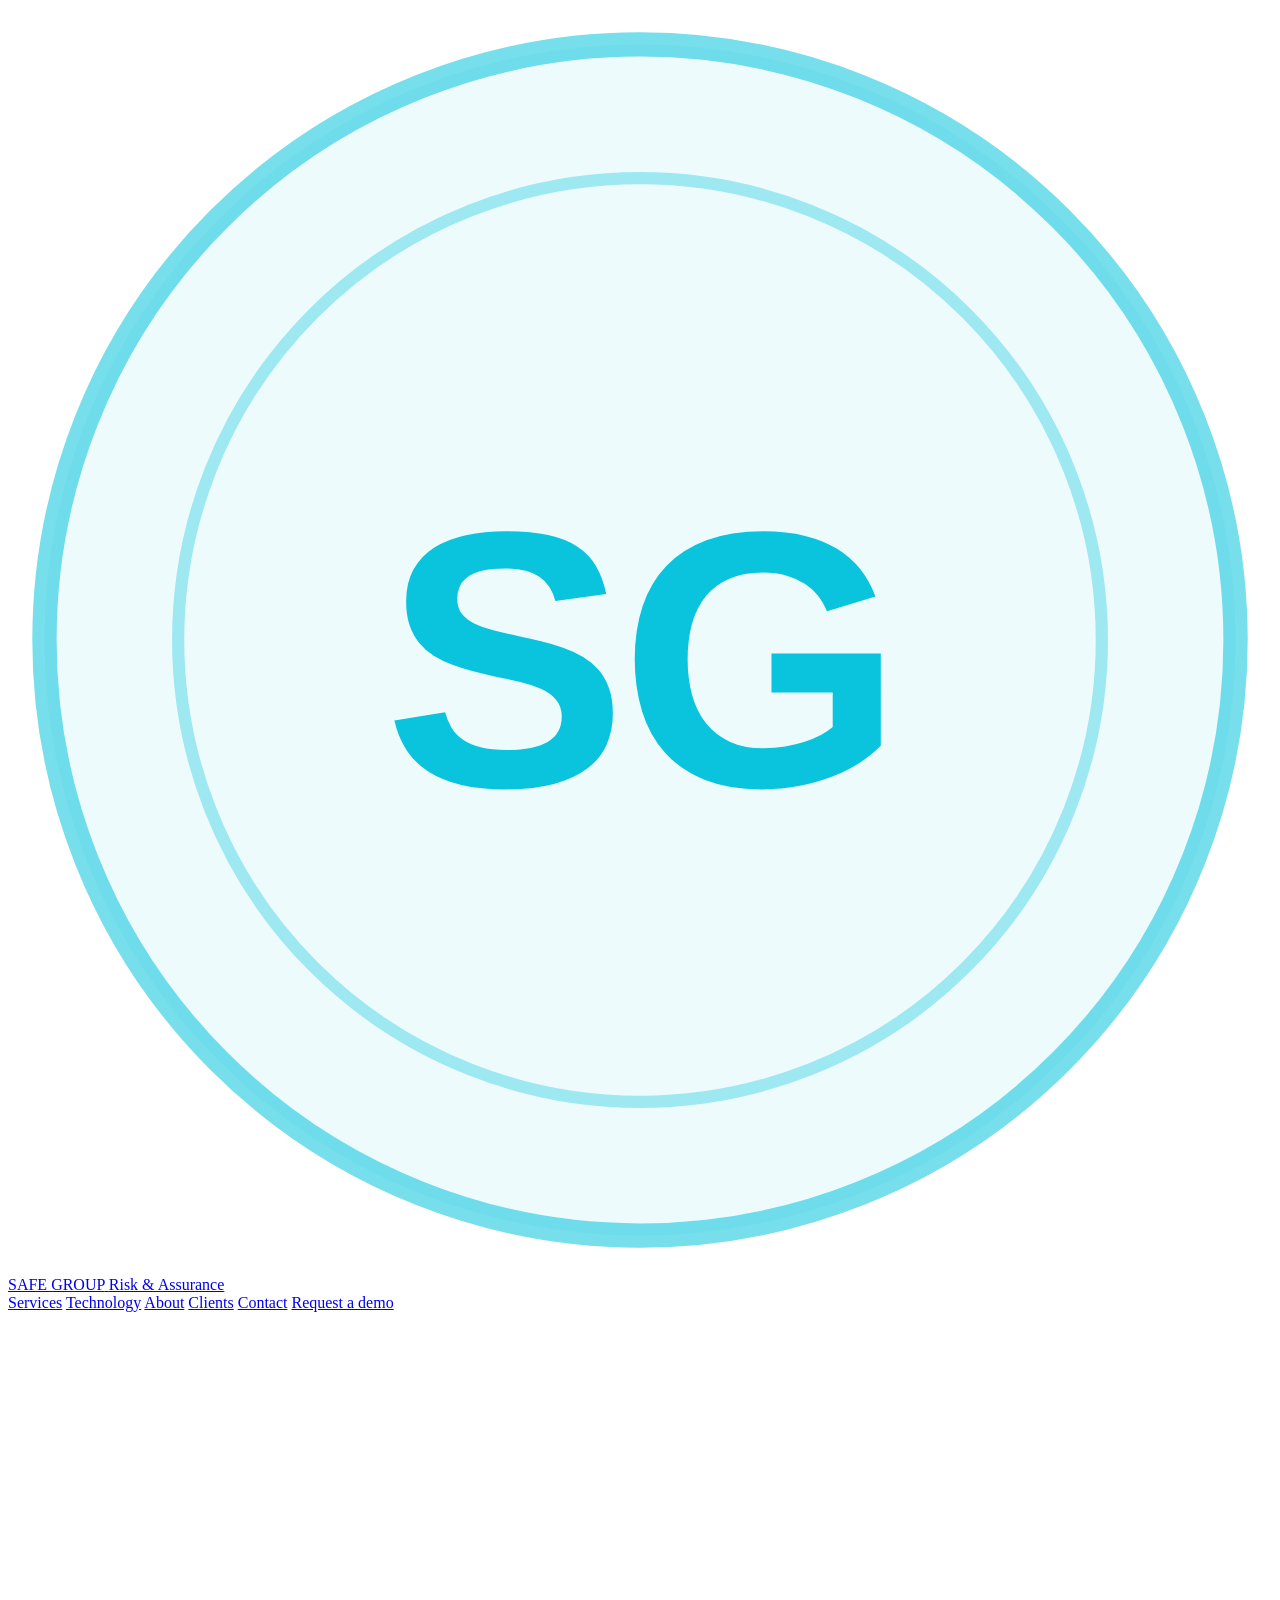
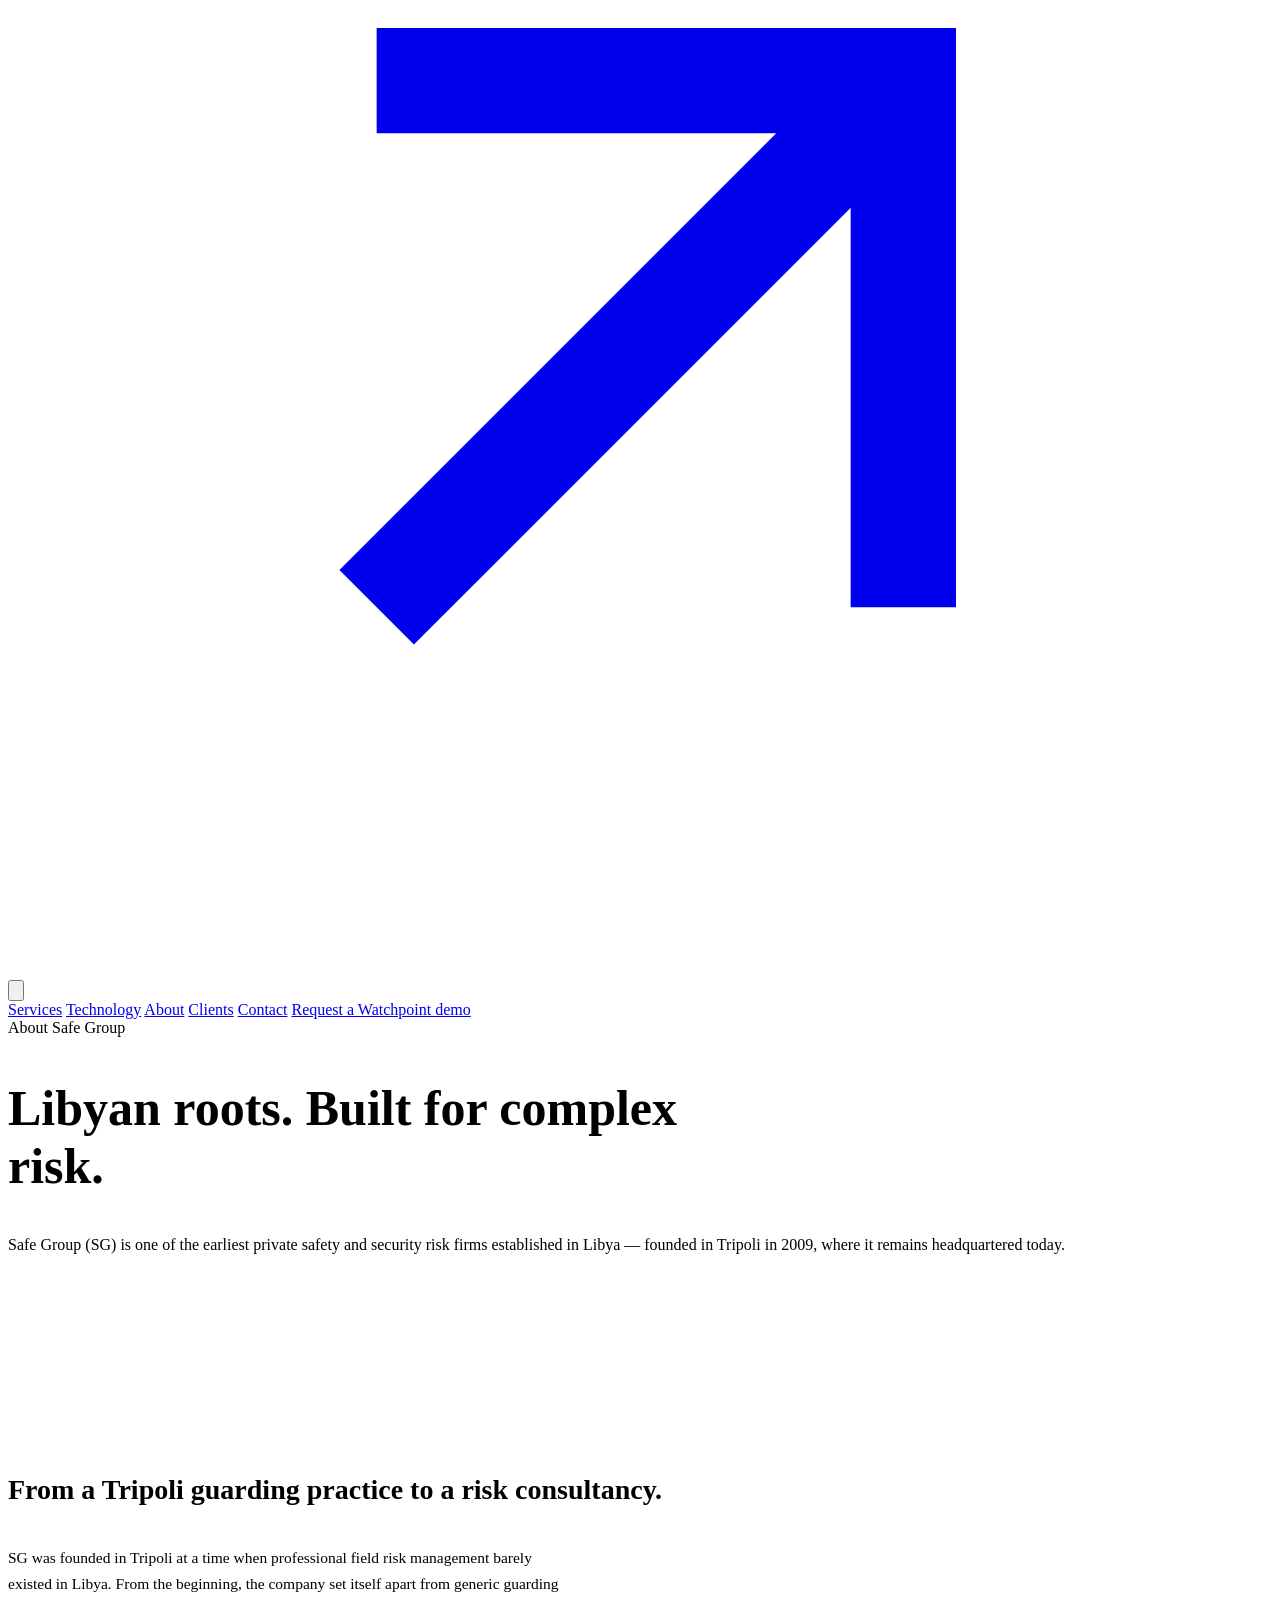
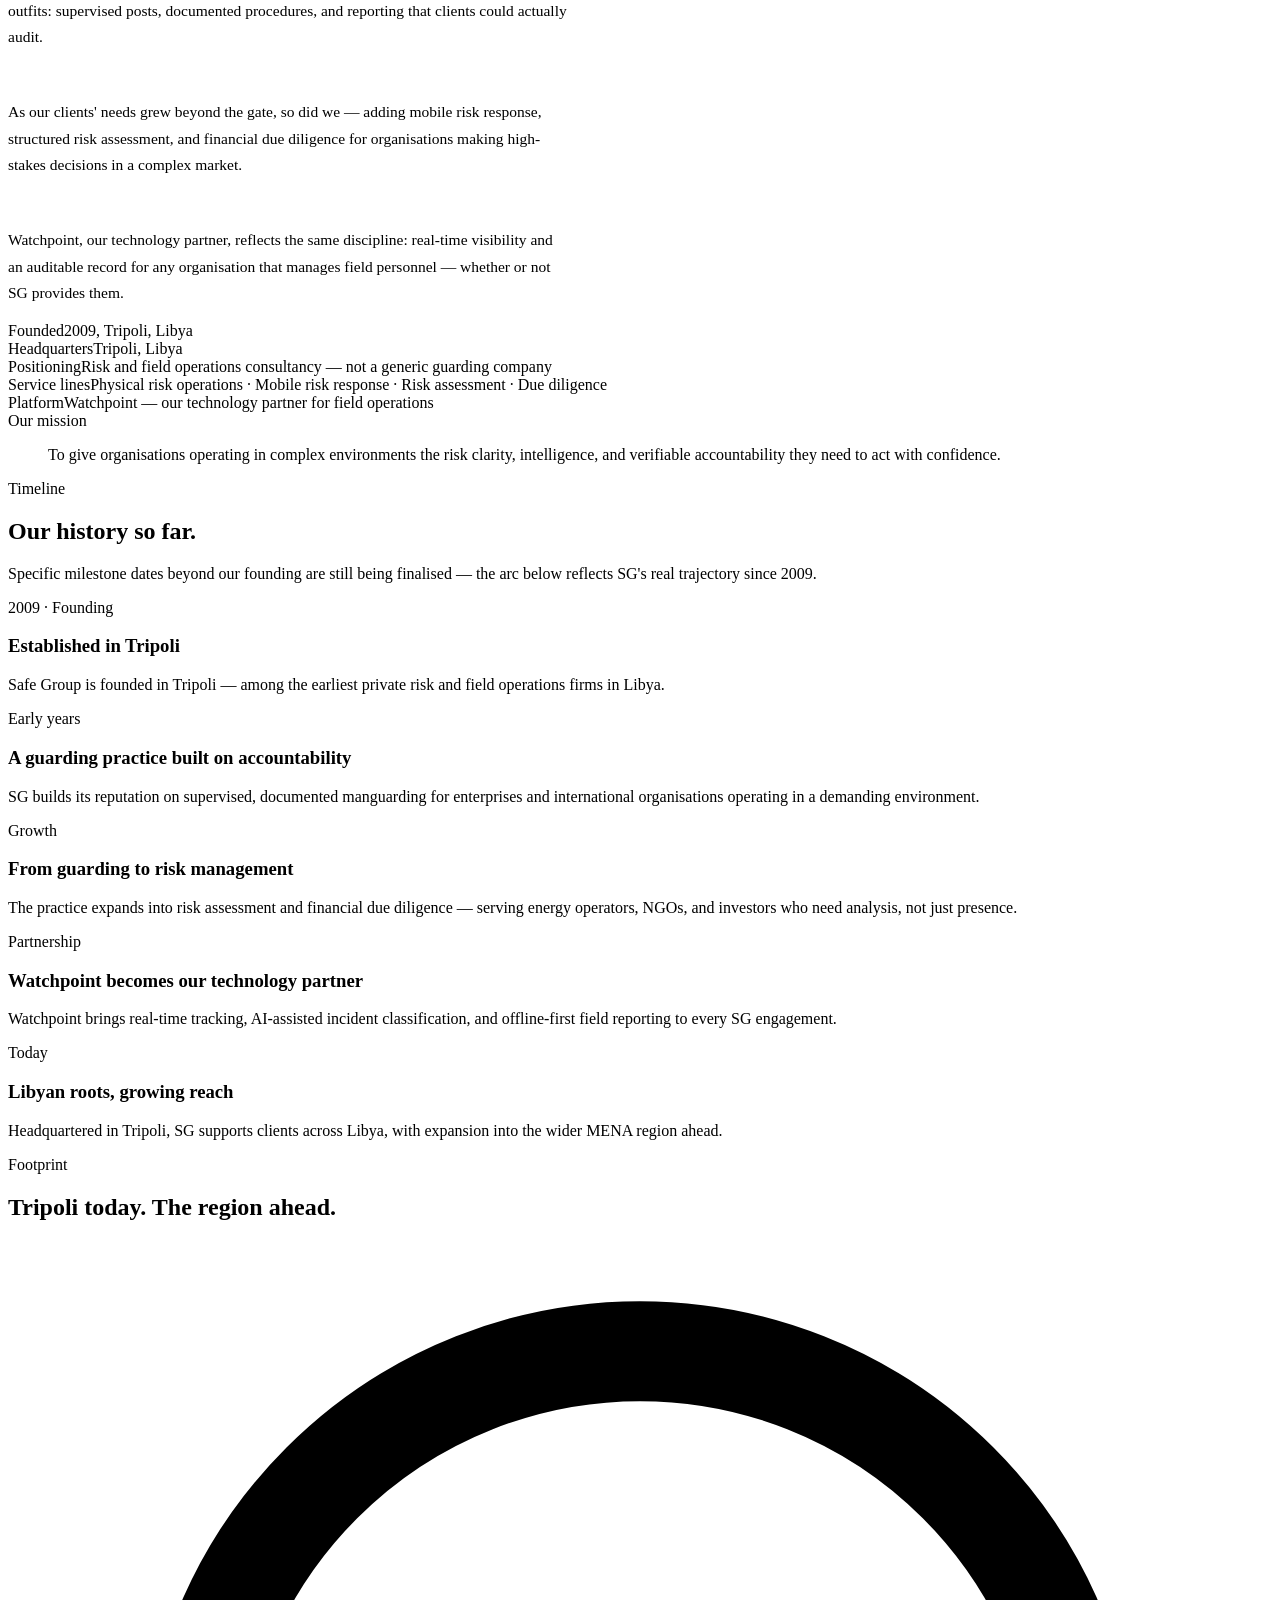
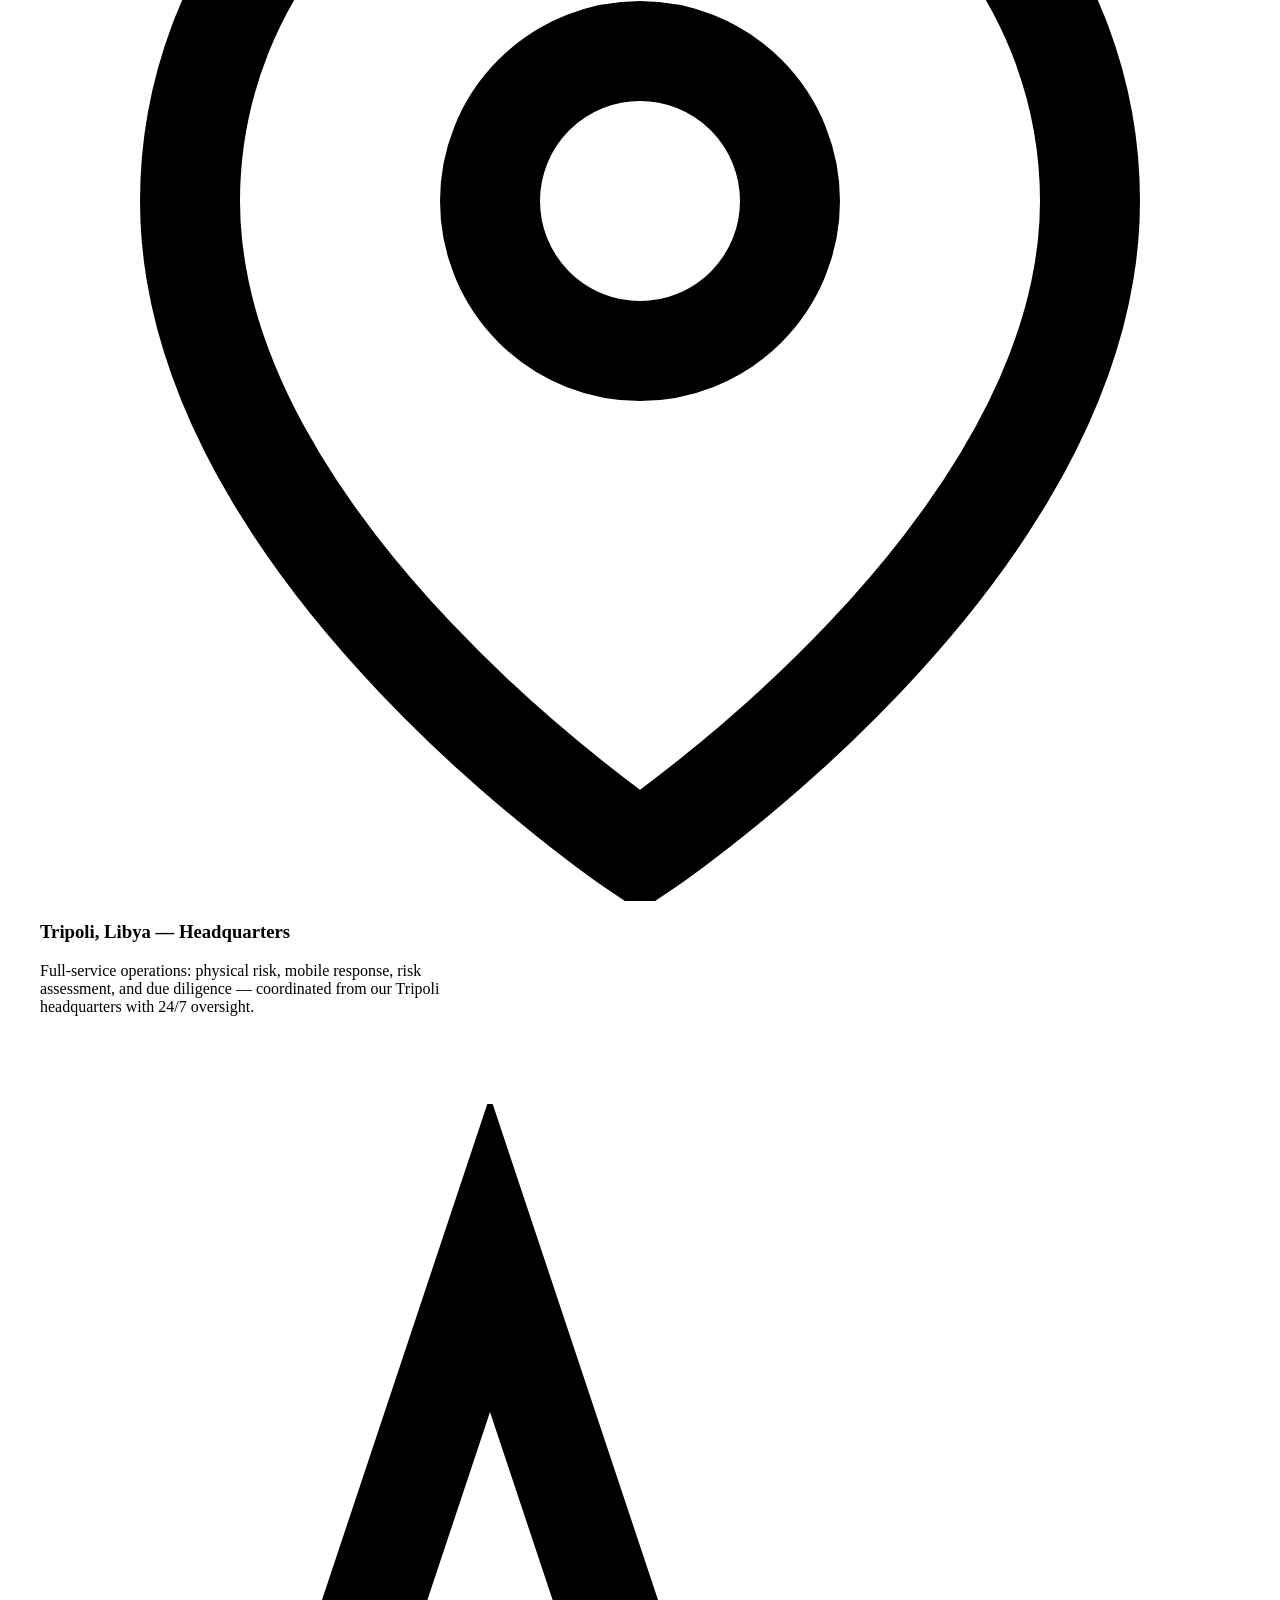
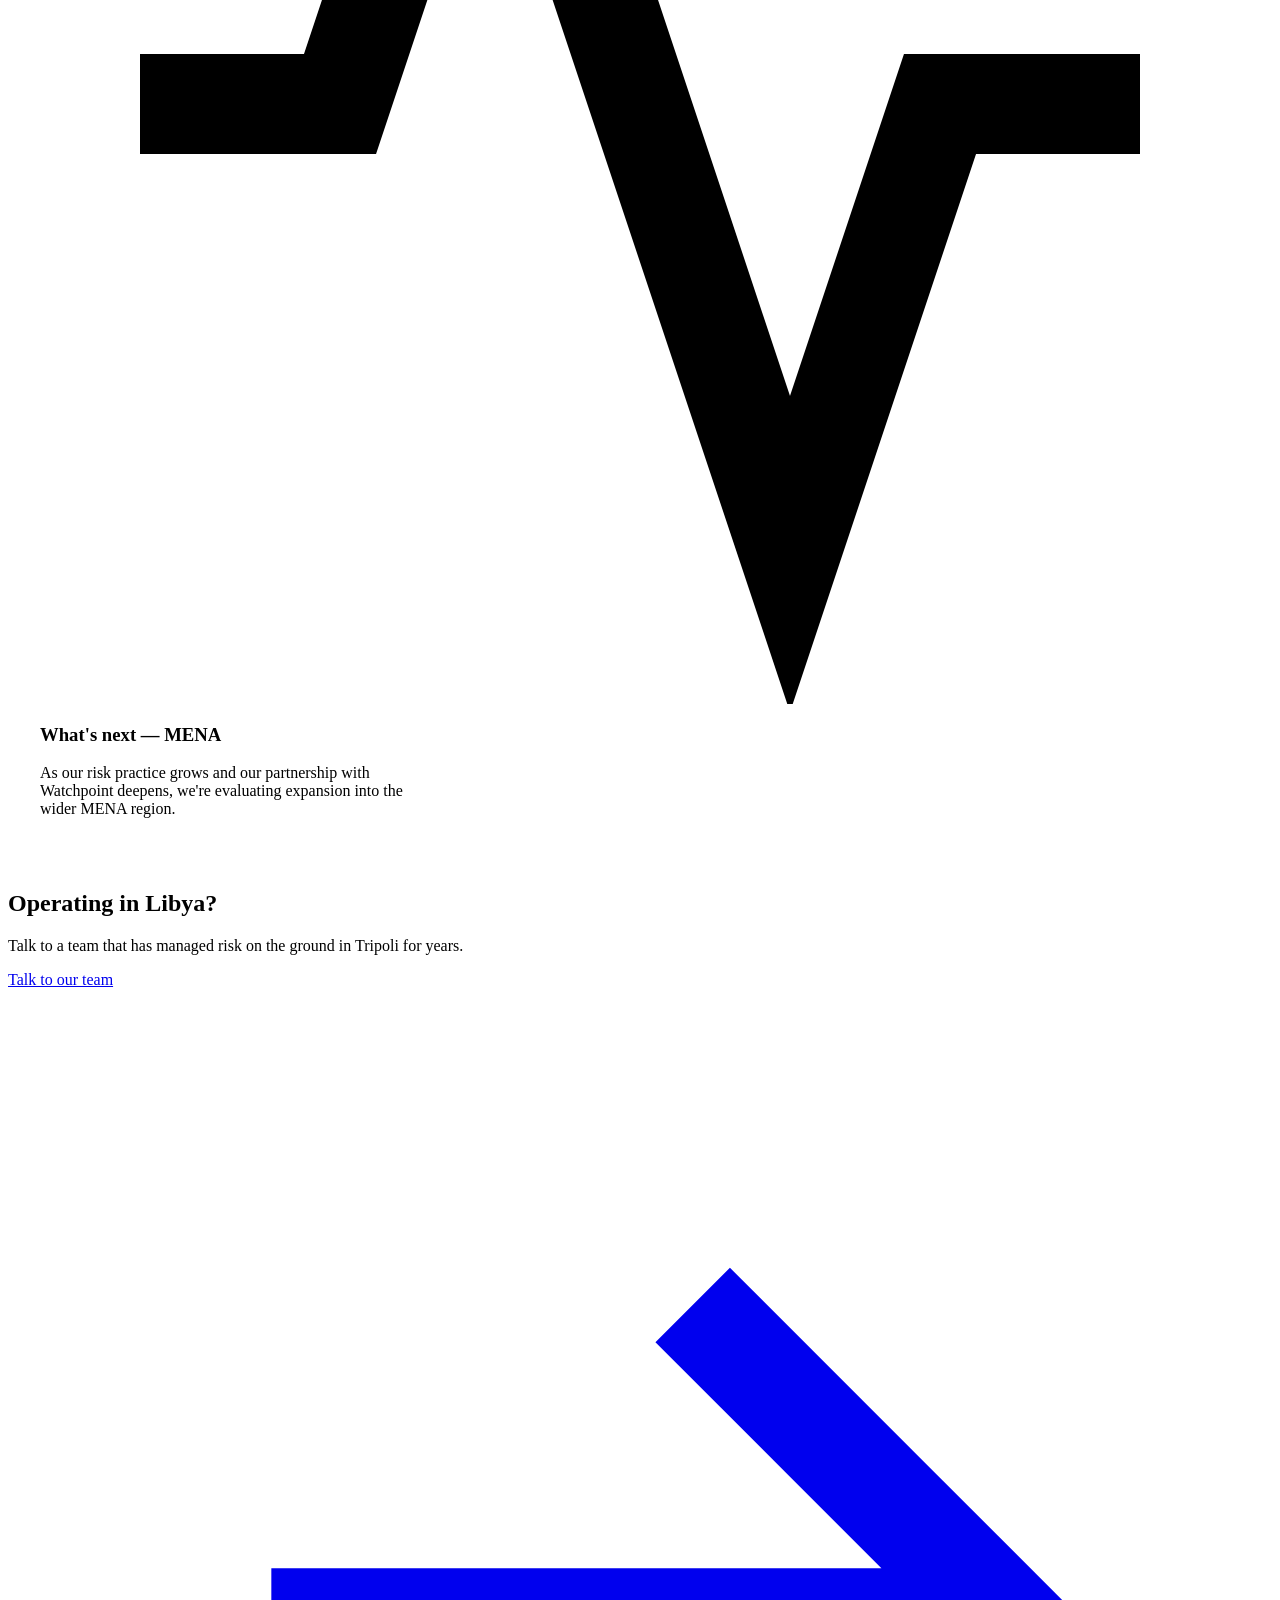
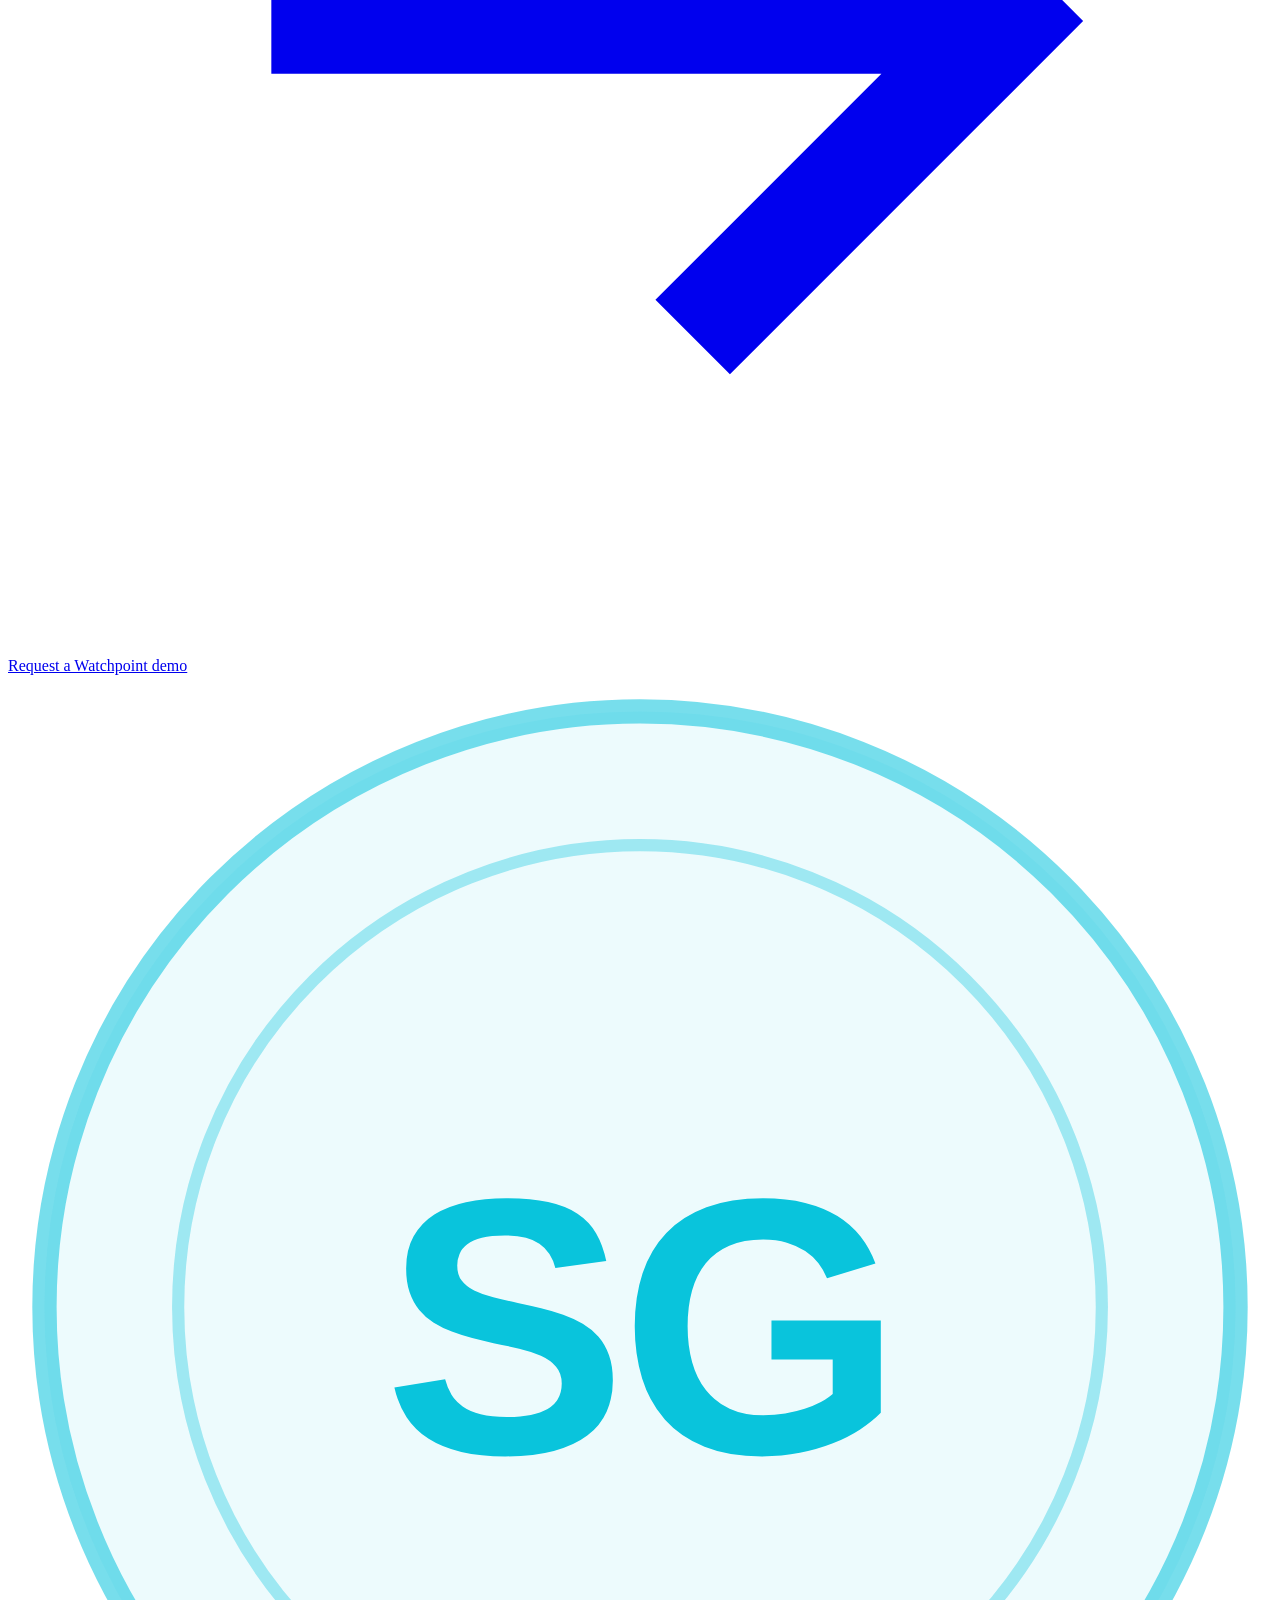
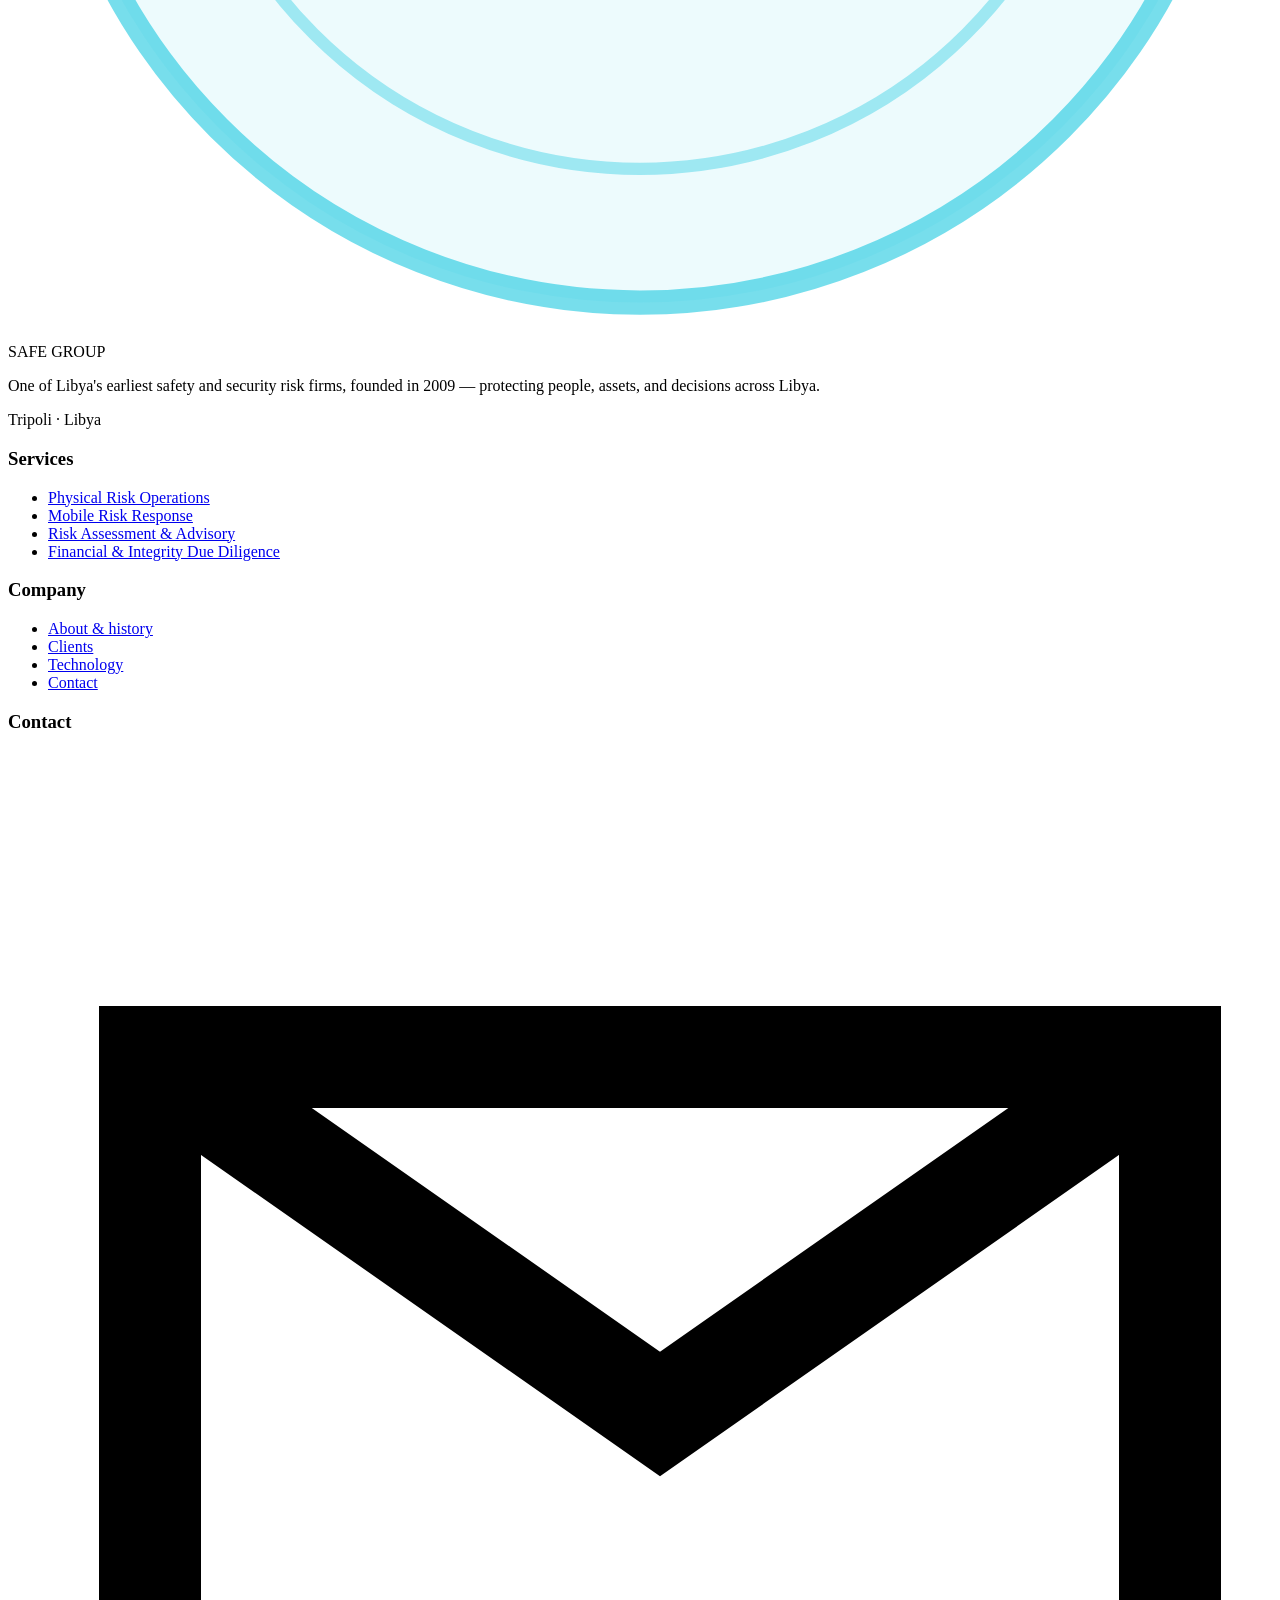
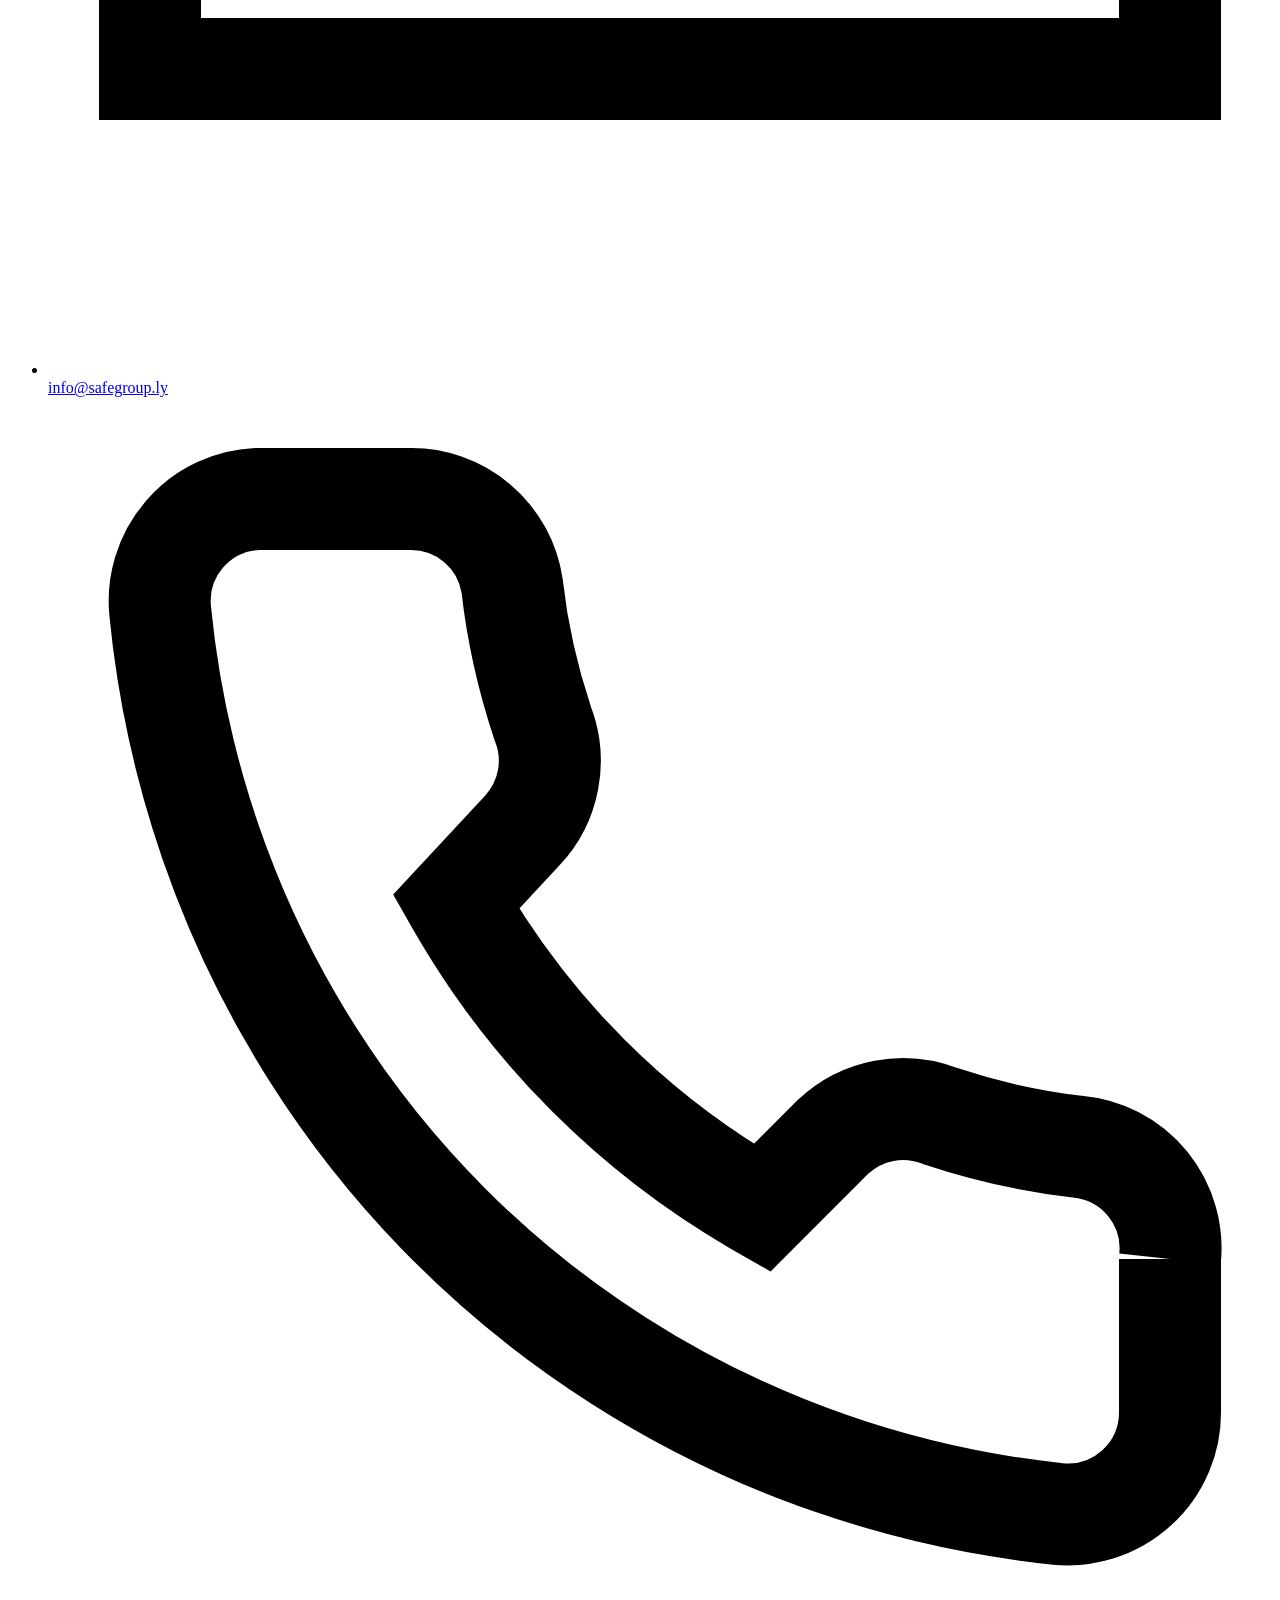
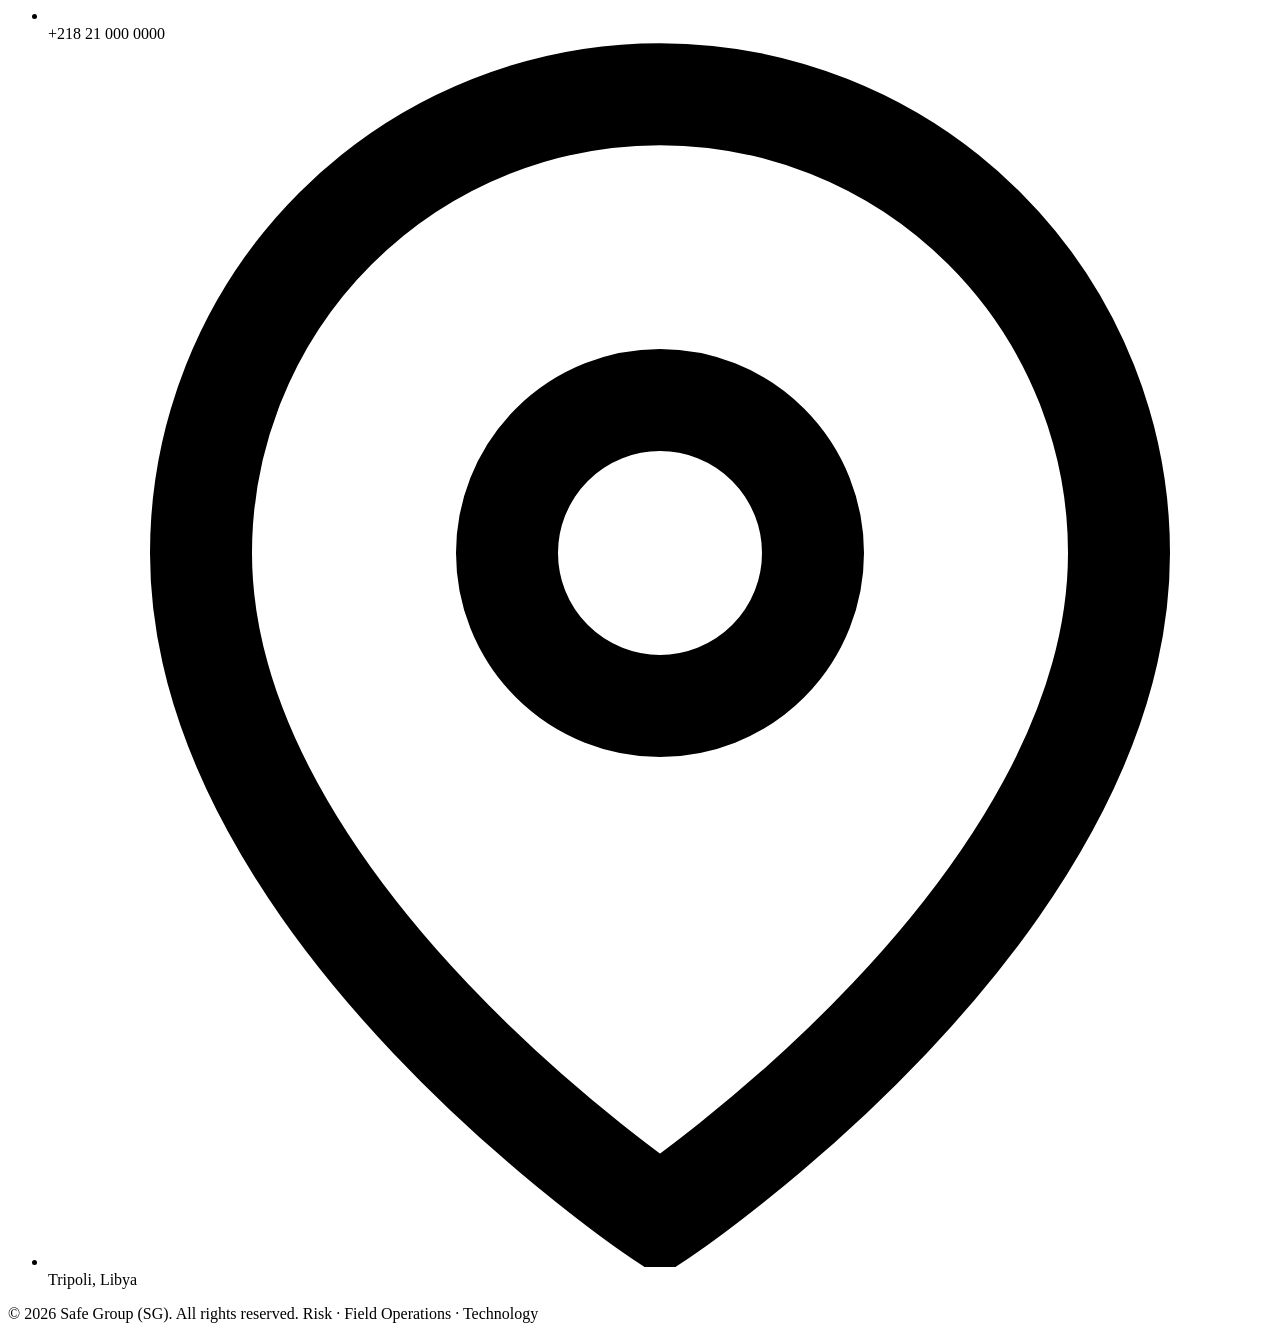
==== about.html @ 841b55f4 "Add files via upload" ====
<!DOCTYPE html>
<html lang="en">
<head>
<meta charset="UTF-8">
<meta name="viewport" content="width=device-width, initial-scale=1.0">
<title>About & History — Safety & Security Risk Firm in Libya Since 2009 | Safe Group</title>
<meta name="description" content="Safe Group's founding story, mission, and footprint — one of Libya's earliest safety and security risk firms, founded in Tripoli in 2009.">
<link rel="stylesheet" href="assets/styles.css">
</head>
<body>

<header class="site">
  <div class="barinner">
    <a href="index.html" class="brand" aria-label="Safe Group home">
      <svg class="brand-mark" viewBox="0 0 52 52" aria-hidden="true"><circle cx="26" cy="26" r="24.5" fill="none" stroke="#09C4DC" stroke-opacity="0.55" stroke-width="1"/><circle cx="26" cy="26" r="24.5" fill="#09C4DC" fill-opacity="0.07"/><circle cx="26" cy="26" r="19" fill="none" stroke="#09C4DC" stroke-opacity="0.35" stroke-width="0.5"/><text x="26" y="32" text-anchor="middle" font-family="Space Grotesk, sans-serif" font-size="15" font-weight="700" fill="#09C4DC" letter-spacing="-0.3">SG</text></svg>
      <span class="brand-text">
        <span class="name font-display">SAFE GROUP</span>
        <span class="sub">Risk &amp; Assurance</span>
      </span>
    </a>
    <nav class="primary" aria-label="Primary">
      <a href="services.html" class="navlink">Services</a>
      <a href="watchpoint.html" class="navlink">Technology</a>
      <a href="about.html" class="navlink">About</a>
      <a href="clients.html" class="navlink">Clients</a>
      <a href="contact.html" class="navlink">Contact</a>
      <a href="contact.html?topic=watchpoint" class="btn-demo-nav">Request a demo
        <svg class="icon-sm" viewBox="0 0 24 24" fill="none" stroke="currentColor" stroke-width="2"><path d="M7 17 17 7M7 7h10v10"/></svg>
      </a>
    </nav>
    <button class="nav-toggle" aria-label="Open menu" aria-expanded="false">
      <svg class="icon" viewBox="0 0 24 24" fill="none" stroke="currentColor" stroke-width="2"><line x1="3" y1="6" x2="21" y2="6"/><line x1="3" y1="12" x2="21" y2="12"/><line x1="3" y1="18" x2="21" y2="18"/></svg>
    </button>
  </div>
  <nav class="mobile-nav" aria-label="Mobile">
    <a href="services.html" class="navlink">Services</a>
    <a href="watchpoint.html" class="navlink">Technology</a>
    <a href="about.html" class="navlink">About</a>
    <a href="clients.html" class="navlink">Clients</a>
    <a href="contact.html" class="navlink">Contact</a>
    <a href="contact.html?topic=watchpoint" class="btn btn-primary btn-demo-nav">Request a Watchpoint demo</a>
  </nav>
</header>

<section class="hero" style="min-height:48vh;">
  <div class="geo-backdrop" aria-hidden="true">
    <div class="bg-geo-grid" style="position:absolute;inset:0;"></div>
    <div class="fade"></div>
  </div>
  <div class="wrap">
    <div class="reveal in">
      <span class="eyebrow-pill"><span class="pulse-dot"></span>About Safe Group</span>
      <h1 class="hero-h1 font-display" style="font-size:clamp(30px,4.6vw,50px); max-width:680px;">Libyan roots. Built for complex risk.</h1>
      <p class="hero-lede">Safe Group (SG) is one of the earliest private safety and security risk firms established in Libya — founded in Tripoli in 2009, where it remains headquartered today.</p>
    </div>
  </div>
</section>

<section class="section bordered">
  <div class="wrap">
    <div class="split wide-left">
      <div class="reveal">
        <h2 class="font-display std" style="font-size:clamp(22px,3vw,28px);">From a Tripoli guarding practice to a risk consultancy.</h2>
        <div style="margin-top:22px; display:flex; flex-direction:column; gap:18px; font-size:15.5px; line-height:1.7; color:var(--muted-foreground); max-width:560px;">
          <p>SG was founded in Tripoli at a time when professional field risk management barely existed in Libya. From the beginning, the company set itself apart from generic guarding outfits: supervised posts, documented procedures, and reporting that clients could actually audit.</p>
          <p>As our clients' needs grew beyond the gate, so did we — adding mobile risk response, structured risk assessment, and financial due diligence for organisations making high-stakes decisions in a complex market.</p>
          <p>Watchpoint, our technology partner, reflects the same discipline: real-time visibility and an auditable record for any organisation that manages field personnel — whether or not SG provides them.</p>
        </div>
      </div>
      <div class="reveal">
        <div class="fact-list">
          <div class="fact-row"><span class="k">Founded</span><span class="v">2009, Tripoli, Libya</span></div>
          <div class="fact-row"><span class="k">Headquarters</span><span class="v">Tripoli, Libya</span></div>
          <div class="fact-row"><span class="k">Positioning</span><span class="v">Risk and field operations consultancy — not a generic guarding company</span></div>
          <div class="fact-row"><span class="k">Service lines</span><span class="v">Physical risk operations · Mobile risk response · Risk assessment · Due diligence</span></div>
          <div class="fact-row"><span class="k">Platform</span><span class="v">Watchpoint — our technology partner for field operations</span></div>
        </div>
      </div>
    </div>
  </div>
</section>

<section class="mission section tinted" style="position:relative; overflow:hidden;">
  <div class="geo-backdrop dim" aria-hidden="true"><div class="bg-geo-grid" style="position:absolute;inset:0;"></div></div>
  <div class="wrap reveal" style="position:relative;">
    <span class="eyebrow">Our mission</span>
    <blockquote class="font-display">To give organisations operating in complex environments the risk clarity, intelligence, and verifiable accountability they need to act with confidence.</blockquote>
  </div>
</section>

<section class="section bordered">
  <div class="wrap">
    <div class="section-head reveal">
      <span class="eyebrow">Timeline</span>
      <h2 class="font-display">Our history so far.</h2>
      <p>Specific milestone dates beyond our founding are still being finalised — the arc below reflects SG's real trajectory since 2009.</p>
    </div>
    <div class="timeline">
      <div class="tl-item reveal">
        <span class="era">2009 · Founding</span>
        <h3 class="font-display">Established in Tripoli</h3>
        <p>Safe Group is founded in Tripoli — among the earliest private risk and field operations firms in Libya.</p>
      </div>
      <div class="tl-item reveal">
        <span class="era">Early years</span>
        <h3 class="font-display">A guarding practice built on accountability</h3>
        <p>SG builds its reputation on supervised, documented manguarding for enterprises and international organisations operating in a demanding environment.</p>
      </div>
      <div class="tl-item reveal">
        <span class="era">Growth</span>
        <h3 class="font-display">From guarding to risk management</h3>
        <p>The practice expands into risk assessment and financial due diligence — serving energy operators, NGOs, and investors who need analysis, not just presence.</p>
      </div>
      <div class="tl-item reveal">
        <span class="era">Partnership</span>
        <h3 class="font-display">Watchpoint becomes our technology partner</h3>
        <p>Watchpoint brings real-time tracking, AI-assisted incident classification, and offline-first field reporting to every SG engagement.</p>
      </div>
      <div class="tl-item reveal">
        <span class="era">Today</span>
        <h3 class="font-display">Libyan roots, growing reach</h3>
        <p>Headquartered in Tripoli, SG supports clients across Libya, with expansion into the wider MENA region ahead.</p>
      </div>
    </div>
  </div>
</section>

<section class="section tinted">
  <div class="wrap">
    <div class="section-head reveal">
      <span class="eyebrow">Footprint</span>
      <h2 class="font-display">Tripoli today. The region ahead.</h2>
    </div>
    <div class="card-grid" style="margin-top:44px; grid-template-columns: 1fr 1fr;">
      <div class="card-cell reveal" style="position:relative; overflow:hidden; padding:36px 32px;">
        <div class="bg-geo-grid" style="position:absolute; inset:0; opacity:.6;"></div>
        <div style="position:relative;">
          <svg class="icon" viewBox="0 0 24 24" fill="none" stroke="currentColor" stroke-width="2" style="color:var(--primary);"><path d="M21 10c0 7-9 13-9 13s-9-6-9-13a9 9 0 0 1 18 0z"/><circle cx="12" cy="10" r="3"/></svg>
          <h3 class="font-display" style="margin-top:16px;">Tripoli, Libya — Headquarters</h3>
          <p style="margin-top:12px; max-width:400px;">Full-service operations: physical risk, mobile response, risk assessment, and due diligence — coordinated from our Tripoli headquarters with 24/7 oversight.</p>
        </div>
      </div>
      <div class="card-cell reveal" style="position:relative; overflow:hidden; padding:36px 32px;">
        <div class="bg-geo-grid" style="position:absolute; inset:0; opacity:.6;"></div>
        <div style="position:relative;">
          <svg class="icon" viewBox="0 0 24 24" fill="none" stroke="currentColor" stroke-width="2" style="color:var(--primary);"><path d="M22 12h-4l-3 9L9 3l-3 9H2"/></svg>
          <h3 class="font-display" style="margin-top:16px;">What's next — MENA</h3>
          <p style="margin-top:12px; max-width:400px;">As our risk practice grows and our partnership with Watchpoint deepens, we're evaluating expansion into the wider MENA region.</p>
        </div>
      </div>
    </div>
  </div>
</section>

<section class="cta-band">
  <div class="geo-backdrop dim" aria-hidden="true"><div class="bg-geo-grid" style="position:absolute;inset:0;"></div></div>
  <div class="wrap reveal">
    <h2 class="font-display">Operating in Libya?</h2>
    <p>Talk to a team that has managed risk on the ground in Tripoli for years.</p>
    <div class="hero-actions">
      <a href="contact.html?topic=risk" class="btn btn-primary">Talk to our team
        <svg class="icon-sm" viewBox="0 0 24 24" fill="none" stroke="currentColor" stroke-width="2"><path d="M5 12h14M13 6l6 6-6 6"/></svg>
      </a>
      <a href="contact.html?topic=watchpoint" class="btn btn-outline">Request a Watchpoint demo</a>
    </div>
  </div>
</section>

<footer class="site">
  <div class="wrap footer-top">
    <div>
      <div class="footer-brand">
        <svg class="brand-mark" viewBox="0 0 52 52" aria-hidden="true"><circle cx="26" cy="26" r="24.5" fill="none" stroke="#09C4DC" stroke-opacity="0.55" stroke-width="1"/><circle cx="26" cy="26" r="24.5" fill="#09C4DC" fill-opacity="0.07"/><circle cx="26" cy="26" r="19" fill="none" stroke="#09C4DC" stroke-opacity="0.35" stroke-width="0.5"/><text x="26" y="32" text-anchor="middle" font-family="Space Grotesk, sans-serif" font-size="15" font-weight="700" fill="#09C4DC" letter-spacing="-0.3">SG</text></svg>
        <span class="name font-display">SAFE GROUP</span>
      </div>
      <p class="footer-about">One of Libya's earliest safety and security risk firms, founded in 2009 — protecting people, assets, and decisions across Libya.</p>
      <div class="footer-tags"><span>Tripoli · Libya</span></div>
    </div>
    <div class="footer-col">
      <h3>Services</h3>
      <ul>
        <li><a href="services.html#physical-risk">Physical Risk Operations</a></li>
        <li><a href="services.html#mobile-risk">Mobile Risk Response</a></li>
        <li><a href="services.html#risk-assessment">Risk Assessment &amp; Advisory</a></li>
        <li><a href="services.html#due-diligence">Financial &amp; Integrity Due Diligence</a></li>
      </ul>
    </div>
    <div class="footer-col">
      <h3>Company</h3>
      <ul>
        <li><a href="about.html">About &amp; history</a></li>
        <li><a href="clients.html">Clients</a></li>
        <li><a href="watchpoint.html">Technology</a></li>
        <li><a href="contact.html">Contact</a></li>
      </ul>
    </div>
    <div class="footer-col">
      <h3>Contact</h3>
      <ul>
        <li class="fitem"><svg class="icon-sm" viewBox="0 0 24 24" fill="none" stroke="currentColor" stroke-width="2"><path d="M22 6 12 13 2 6"/><path d="M2 6h20v12H2z"/></svg><a href="mailto:info@safegroup.ly">info@safegroup.ly</a></li>
        <li class="fitem"><svg class="icon-sm" viewBox="0 0 24 24" fill="none" stroke="currentColor" stroke-width="2"><path d="M22 16.9v3a2 2 0 0 1-2.2 2 19.8 19.8 0 0 1-8.6-3 19.5 19.5 0 0 1-6-6 19.8 19.8 0 0 1-3-8.7A2 2 0 0 1 4.1 2h3a2 2 0 0 1 2 1.7c.1.9.3 1.8.6 2.7a2 2 0 0 1-.4 2.1L8 9.9a16 16 0 0 0 6 6l1.4-1.4a2 2 0 0 1 2.1-.4c.9.3 1.8.5 2.7.6a2 2 0 0 1 1.8 2.2z"/></svg><span>+218 21 000 0000</span></li>
        <li class="fitem"><svg class="icon-sm" viewBox="0 0 24 24" fill="none" stroke="currentColor" stroke-width="2"><path d="M21 10c0 7-9 13-9 13s-9-6-9-13a9 9 0 0 1 18 0z"/><circle cx="12" cy="10" r="3"/></svg><span>Tripoli, Libya</span></li>
      </ul>
    </div>
  </div>
  <div class="wrap footer-bottom">
    <span>© 2026 Safe Group (SG). All rights reserved.</span>
    <span class="tag">Risk · Field Operations · Technology</span>
  </div>
</footer>

<script src="assets/main.js"></script>
<script>
  document.querySelectorAll('a.navlink').forEach((a) => {
    if (a.getAttribute('href') === 'about.html') a.classList.add('active');
  });
</script>
</body>
</html>
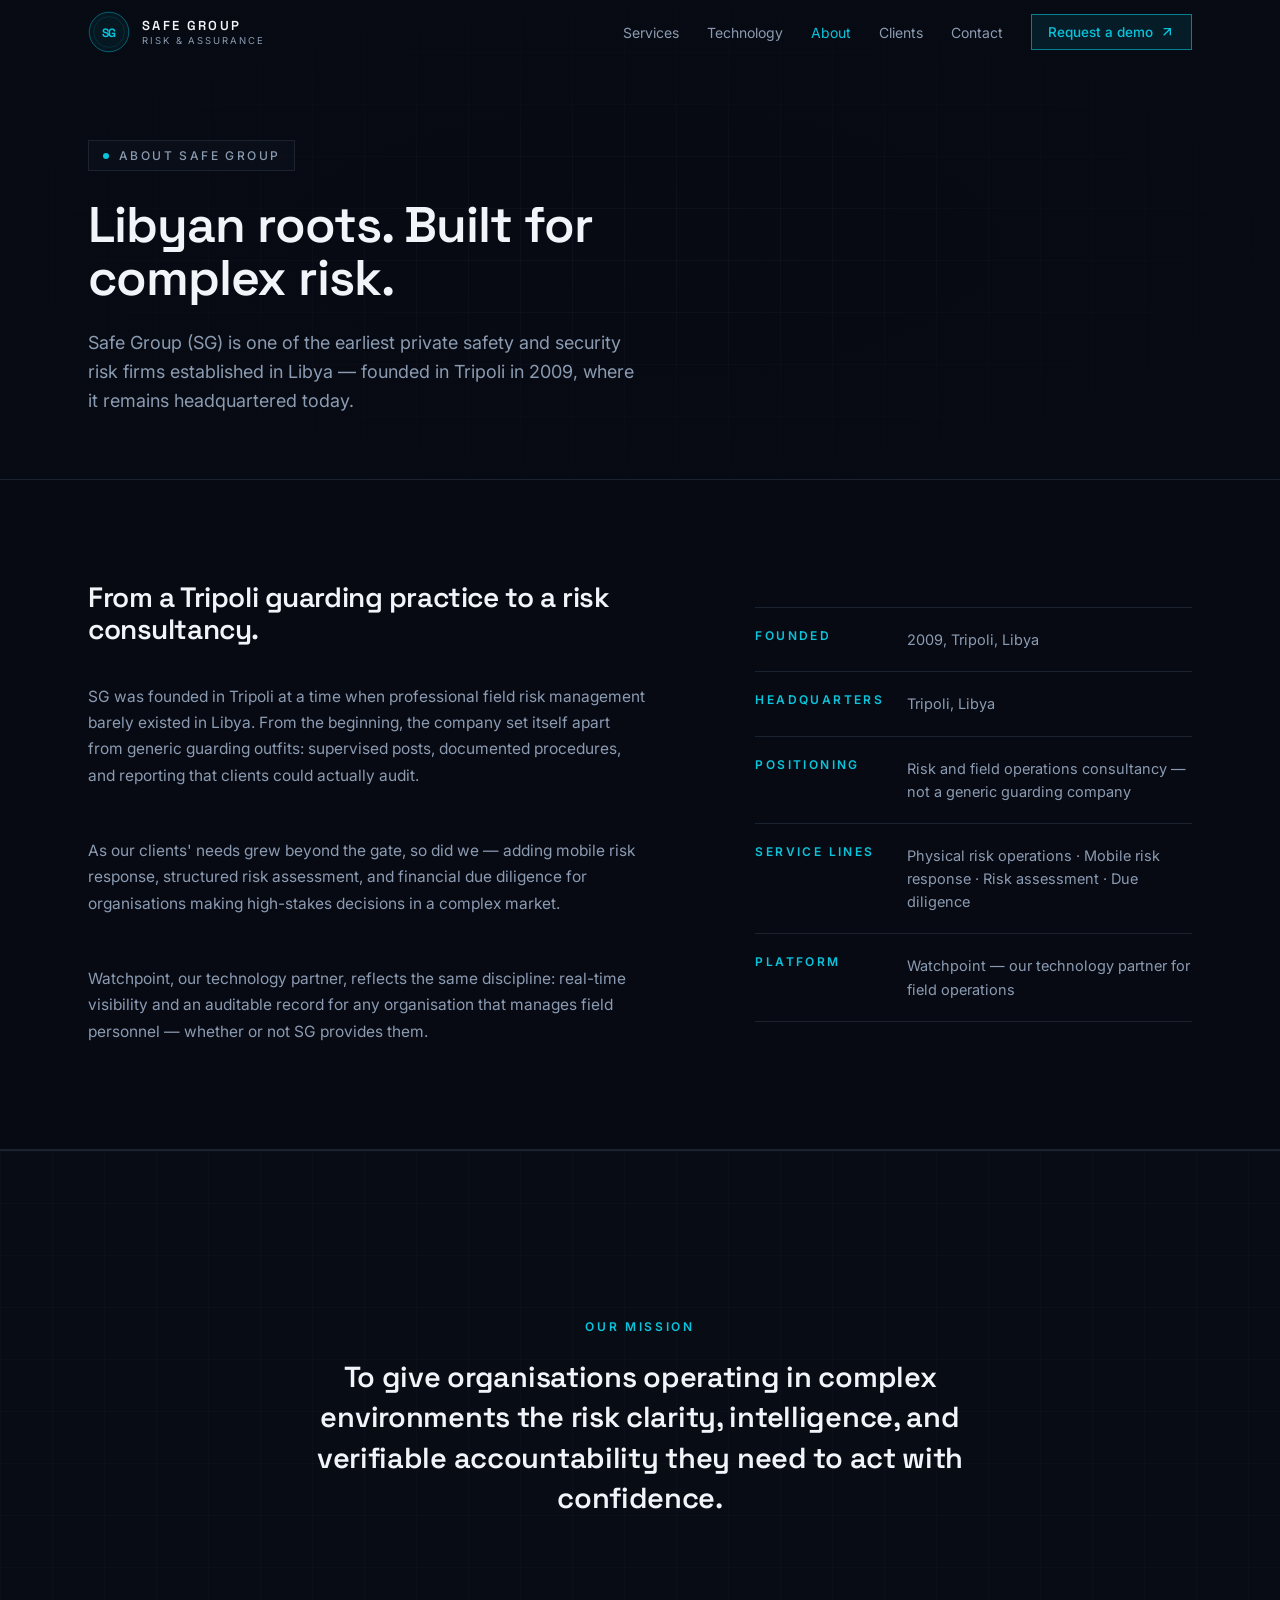
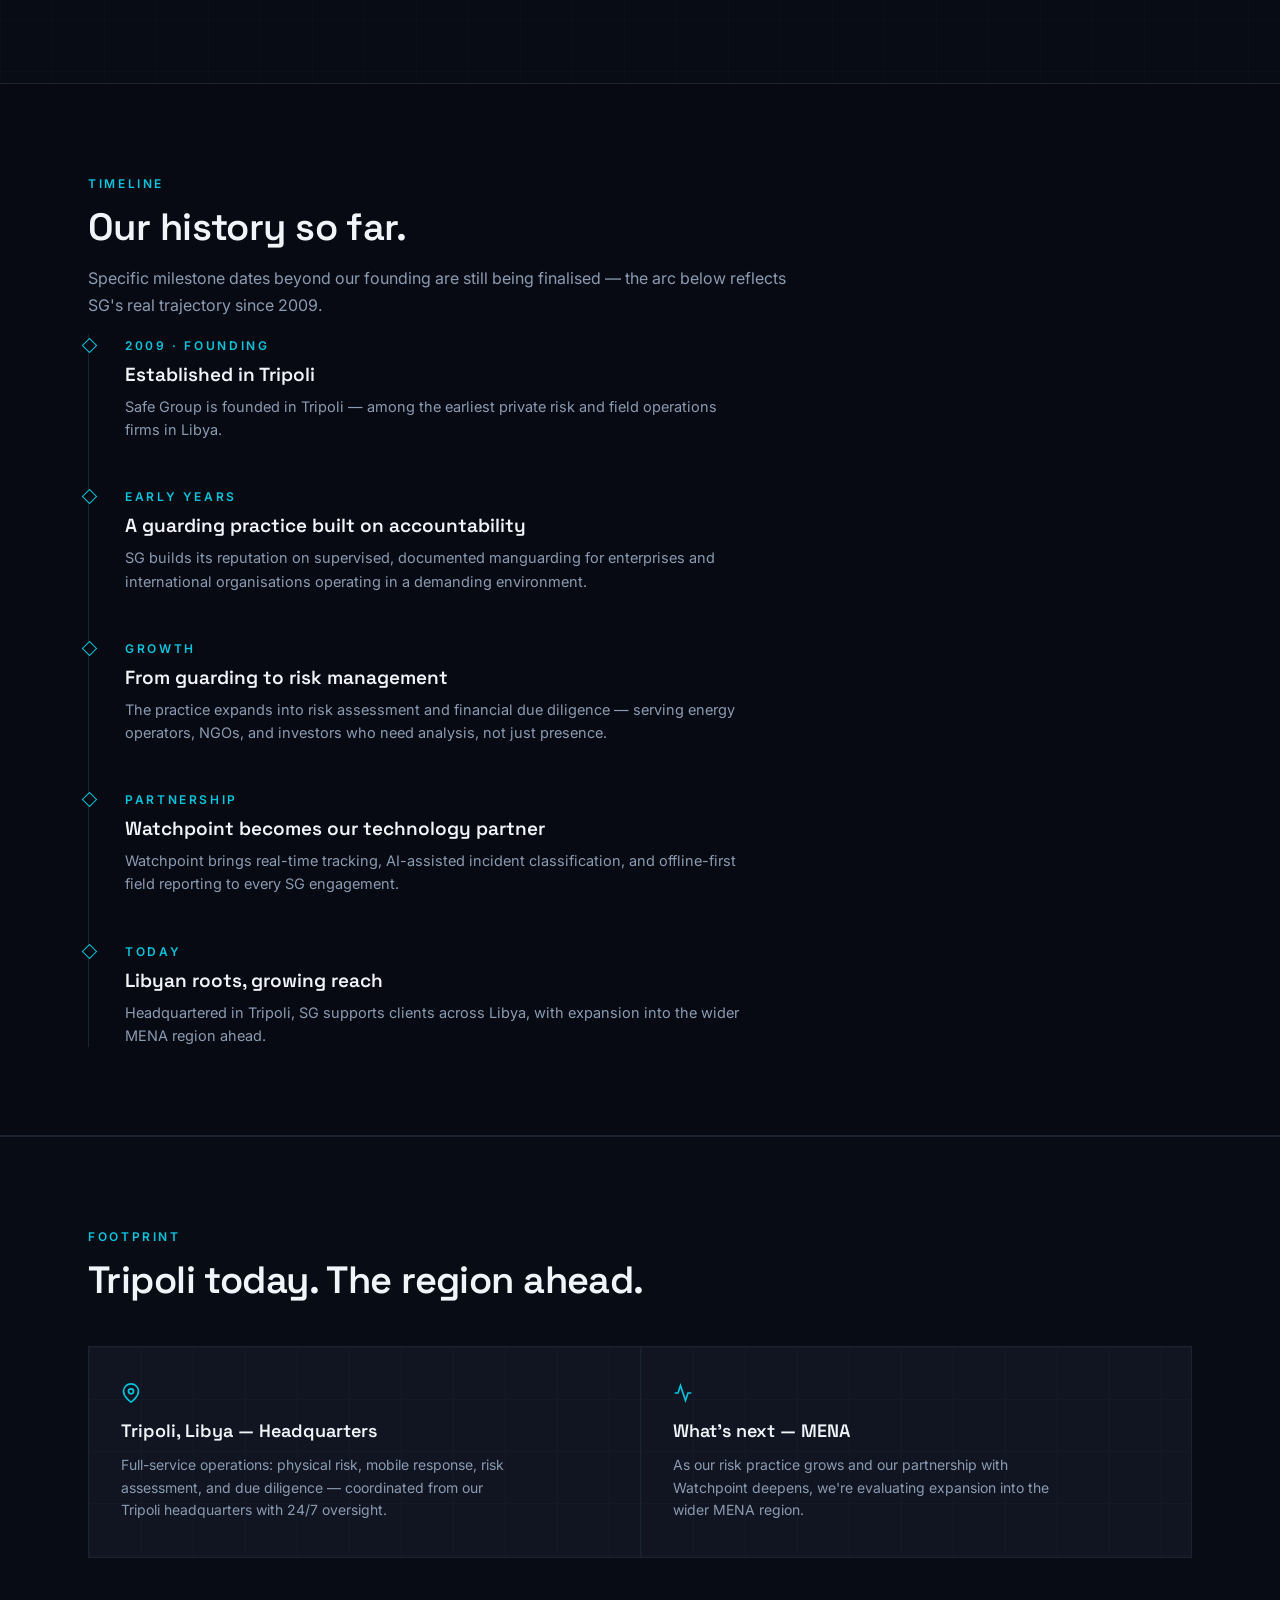
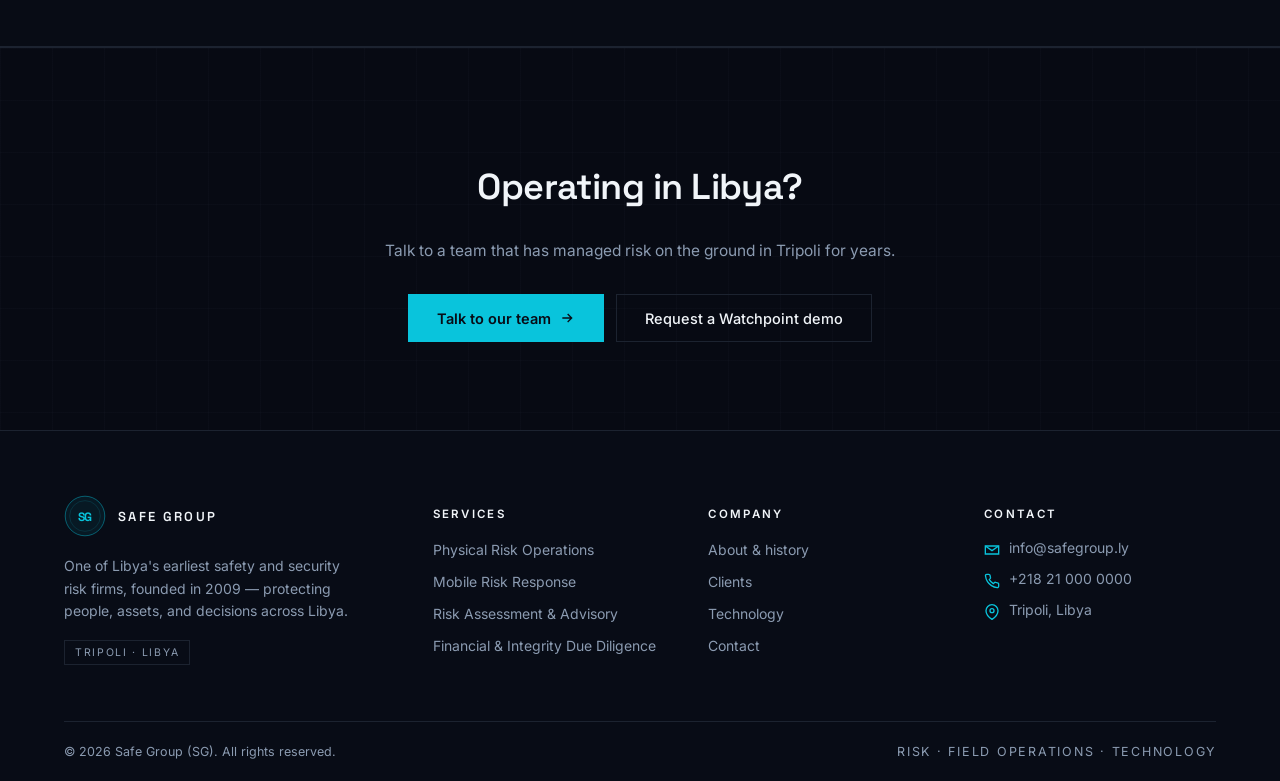
==== commit 600b4c92: "Add files via upload" ====
--- a/about.html
+++ b/about.html
@@ -5,7 +5,7 @@
 <meta name="viewport" content="width=device-width, initial-scale=1.0">
 <title>About & History — Safety & Security Risk Firm in Libya Since 2009 | Safe Group</title>
 <meta name="description" content="Safe Group's founding story, mission, and footprint — one of Libya's earliest safety and security risk firms, founded in Tripoli in 2009.">
-<link rel="stylesheet" href="assets/styles.css">
+<link rel="stylesheet" href="styles.css">
 </head>
 <body>
 
@@ -209,7 +209,7 @@
   </div>
 </footer>
 
-<script src="assets/main.js"></script>
+<script src="main.js"></script>
 <script>
   document.querySelectorAll('a.navlink').forEach((a) => {
     if (a.getAttribute('href') === 'about.html') a.classList.add('active');
--- a/styles.css
+++ b/styles.css
@@ -0,0 +1,443 @@
+@import url('https://fonts.googleapis.com/css2?family=Inter:wght@400;500;600;700&family=Space+Grotesk:wght@400;500;600;700&display=swap');
+
+:root {
+  --background: hsl(222 47% 5%);
+  --foreground: hsl(210 40% 96%);
+  --card: hsl(221 39% 8%);
+  --primary: hsl(187 92% 45%);
+  --primary-foreground: hsl(222 47% 6%);
+  --muted-foreground: hsl(215 20% 62%);
+  --border: hsl(220 26% 15%);
+  --input: hsl(220 26% 18%);
+  --destructive: hsl(0 72% 51%);
+  --max: 1152px;
+}
+
+* { box-sizing: border-box; }
+html { scroll-behavior: smooth; }
+
+body {
+  margin: 0;
+  font-family: 'Inter', ui-sans-serif, system-ui, sans-serif;
+  background-color: var(--background);
+  color: var(--foreground);
+  -webkit-font-smoothing: antialiased;
+  overflow-x: clip;
+}
+
+a { color: inherit; text-decoration: none; }
+ul { list-style: none; margin: 0; padding: 0; }
+button { font: inherit; cursor: pointer; }
+
+.font-display { font-family: 'Space Grotesk', 'Inter', sans-serif; }
+
+img, svg { display: block; max-width: 100%; }
+
+.wrap {
+  max-width: var(--max);
+  margin: 0 auto;
+  padding: 0 24px;
+}
+
+/* ---------------- geo grid + backdrop ---------------- */
+.bg-geo-grid {
+  background-image:
+    linear-gradient(to right, hsl(217 30% 65% / 0.055) 1px, transparent 1px),
+    linear-gradient(to bottom, hsl(217 30% 65% / 0.055) 1px, transparent 1px);
+  background-size: 52px 52px;
+}
+
+.geo-route { stroke-dasharray: 7 11; animation: sg-geo-dash 36s linear infinite; }
+.geo-route-slow { stroke-dasharray: 4 14; animation: sg-geo-dash 55s linear infinite reverse; }
+@keyframes sg-geo-dash { to { stroke-dashoffset: -720; } }
+
+.geo-node-dot { animation: sg-geo-pulse 3.4s ease-in-out infinite; }
+@keyframes sg-geo-pulse { 0%, 100% { opacity: 0.3; } 50% { opacity: 1; } }
+
+.geo-backdrop {
+  position: absolute;
+  inset: 0;
+  overflow: hidden;
+  pointer-events: none;
+}
+.geo-backdrop.dim .bg-geo-grid { opacity: .5; }
+.geo-backdrop .fade {
+  position: absolute;
+  inset: 0;
+  background: radial-gradient(ellipse at center, transparent 0%, hsl(222 47% 5%) 78%);
+}
+.geo-backdrop svg { position: absolute; inset: 0; width: 100%; height: 100%; }
+
+@media (prefers-reduced-motion: reduce) {
+  .geo-route, .geo-route-slow, .geo-node-dot, .marquee-track { animation: none !important; }
+}
+
+/* ---------------- header ---------------- */
+header.site {
+  position: fixed;
+  inset-inline: 0;
+  top: 0;
+  z-index: 50;
+  border-bottom: 1px solid transparent;
+  transition: background-color .3s, border-color .3s;
+}
+header.site.scrolled {
+  background: hsl(222 47% 5% / 0.9);
+  backdrop-filter: blur(10px);
+  border-color: var(--border);
+}
+header.site .barinner {
+  max-width: var(--max);
+  margin: 0 auto;
+  padding: 0 24px;
+  height: 64px;
+  display: flex;
+  align-items: center;
+  justify-content: space-between;
+}
+.brand { display: flex; align-items: center; gap: 12px; }
+.brand-mark {
+  height: 42px; width: 42px;
+  flex-shrink: 0;
+  display: block;
+}
+.brand-text { display: flex; flex-direction: column; line-height: 1; }
+.brand-text .name { font-size: 13px; font-weight: 600; letter-spacing: .18em; }
+.brand-text .sub { margin-top: 4px; font-size: 9.5px; letter-spacing: .2em; text-transform: uppercase; color: var(--muted-foreground); }
+
+nav.primary { display: flex; align-items: center; gap: 28px; }
+nav.primary a.navlink {
+  font-size: 14px;
+  color: var(--muted-foreground);
+  transition: color .2s;
+}
+nav.primary a.navlink:hover, nav.primary a.navlink.active { color: var(--primary); }
+.btn-demo-nav {
+  display: inline-flex; align-items: center; gap: 6px;
+  height: 36px; padding: 0 16px;
+  border: 1px solid hsl(187 92% 45% / 0.6);
+  background: hsl(187 92% 45% / 0.1);
+  color: var(--primary);
+  font-size: 13.5px; font-weight: 500;
+  transition: background-color .2s, color .2s;
+}
+.btn-demo-nav:hover { background: var(--primary); color: var(--primary-foreground); }
+
+.nav-toggle {
+  display: none;
+  height: 40px; width: 40px;
+  align-items: center; justify-content: center;
+  border: 1px solid var(--border);
+  background: transparent;
+  color: var(--foreground);
+}
+.mobile-nav {
+  display: none;
+  border-top: 1px solid var(--border);
+  background: hsl(222 47% 5% / 0.97);
+  backdrop-filter: blur(10px);
+  padding: 16px 24px 20px;
+}
+.mobile-nav.open { display: block; }
+.mobile-nav a.navlink {
+  display: block;
+  padding: 13px 0;
+  border-bottom: 1px solid hsl(220 26% 15% / .6);
+  font-size: 16px;
+}
+.mobile-nav a.navlink.active { color: var(--primary); }
+.mobile-nav .btn-demo-nav { margin-top: 14px; width: 100%; height: 44px; justify-content: center; }
+
+@media (max-width: 860px) {
+  nav.primary { display: none; }
+  .nav-toggle { display: flex; }
+}
+
+/* ---------------- buttons ---------------- */
+.btn {
+  display: inline-flex; align-items: center; justify-content: center; gap: 8px;
+  height: 48px; padding: 0 28px;
+  font-size: 14.5px; font-weight: 600;
+  border: 1px solid transparent;
+  transition: filter .2s, transform .2s, border-color .2s, color .2s, background-color .2s;
+  white-space: nowrap;
+}
+.btn:active { transform: scale(.98); }
+.btn-primary { background: var(--primary); color: var(--primary-foreground); }
+.btn-primary:hover { filter: brightness(1.1); }
+.btn-outline { border-color: var(--border); color: var(--foreground); font-weight: 500; }
+.btn-outline:hover { border-color: hsl(187 92% 45% / 0.6); color: var(--primary); }
+
+/* ---------------- hero ---------------- */
+.hero {
+  position: relative;
+  overflow: hidden;
+  min-height: 92vh;
+  display: flex;
+  align-items: center;
+  border-bottom: 1px solid var(--border);
+}
+.hero .wrap { position: relative; padding: 140px 24px 64px; width: 100%; }
+.eyebrow-pill {
+  display: inline-flex; align-items: center; gap: 10px;
+  border: 1px solid var(--border);
+  background: hsl(221 39% 8% / .6);
+  padding: 7px 14px;
+  font-size: 12px; font-weight: 500;
+  text-transform: uppercase; letter-spacing: .2em;
+  color: var(--muted-foreground);
+}
+.pulse-dot { height: 6px; width: 6px; border-radius: 50%; background: var(--primary); }
+h1.hero-h1 {
+  margin: 28px 0 0;
+  max-width: 780px;
+  font-size: clamp(34px, 5.4vw, 64px);
+  font-weight: 600;
+  line-height: 1.06;
+  letter-spacing: -0.02em;
+}
+h1.hero-h1 .accent { color: var(--primary); }
+.hero-lede { margin: 24px 0 0; max-width: 560px; font-size: 18px; line-height: 1.6; color: var(--muted-foreground); }
+.hero-actions { margin-top: 36px; display: flex; flex-wrap: wrap; gap: 12px; }
+
+.stat-grid {
+  margin-top: 64px;
+  display: grid;
+  grid-template-columns: repeat(4, 1fr);
+  gap: 1px;
+  border: 1px solid var(--border);
+  background: var(--border);
+}
+.stat-cell { background: hsl(221 39% 8% / .7); padding: 20px 24px; backdrop-filter: blur(4px); }
+.stat-cell .val { font-size: 30px; font-weight: 600; }
+.stat-cell .lbl { margin-top: 4px; font-size: 11.5px; text-transform: uppercase; letter-spacing: .16em; color: var(--muted-foreground); }
+@media (max-width: 760px) { .stat-grid { grid-template-columns: 1fr 1fr; } }
+
+/* ---------------- generic section ---------------- */
+.section { padding: 88px 0; }
+.section.bordered { border-bottom: 1px solid var(--border); }
+.section.tinted { background: hsl(221 39% 8% / .3); border-top: 1px solid var(--border); border-bottom: 1px solid var(--border); }
+.section-head { max-width: 720px; }
+.eyebrow { font-size: 12px; font-weight: 600; text-transform: uppercase; letter-spacing: .22em; color: var(--primary); }
+.section-head h2, h2.std {
+  margin: 14px 0 0;
+  font-size: clamp(26px, 3.6vw, 38px);
+  font-weight: 600;
+  letter-spacing: -0.015em;
+  line-height: 1.14;
+}
+.section-head p, .section-desc { margin-top: 16px; font-size: 16px; line-height: 1.65; color: var(--muted-foreground); }
+
+/* ---------------- client marquee ---------------- */
+.strip { border-top: 1px solid var(--border); border-bottom: 1px solid var(--border); background: hsl(221 39% 8% / .3); padding: 40px 0; }
+.strip-label { text-align: center; margin: 0 0 32px; font-size: 12px; font-weight: 600; text-transform: uppercase; letter-spacing: .22em; color: var(--muted-foreground); }
+.marquee-mask { overflow: hidden; mask-image: linear-gradient(to right, transparent, black 12%, black 88%, transparent); -webkit-mask-image: linear-gradient(to right, transparent, black 12%, black 88%, transparent); }
+.marquee-track { display: flex; width: max-content; align-items: center; gap: 56px; padding-right: 56px; animation: sg-marquee 46s linear infinite; }
+.marquee-track:hover { animation-play-state: paused; }
+@keyframes sg-marquee { from { transform: translateX(0); } to { transform: translateX(-50%); } }
+.client-mark { display: inline-flex; align-items: center; gap: 10px; white-space: nowrap; color: hsl(215 20% 62% / .65); font-size: 14px; font-weight: 600; text-transform: uppercase; letter-spacing: .18em; transition: color .3s; }
+.client-mark:hover { color: var(--foreground); }
+.client-mark .diamond { height: 8px; width: 8px; transform: rotate(45deg); border: 1px solid currentColor; flex-shrink: 0; }
+
+/* ---------------- dossier / numbered list ---------------- */
+.dossier-list { border-top: 1px solid var(--border); }
+.dossier-item {
+  display: grid;
+  grid-template-columns: 56px 1fr auto;
+  align-items: center;
+  gap: 32px;
+  padding: 30px 0;
+  border-bottom: 1px solid var(--border);
+  transition: background-color .2s;
+}
+.dossier-item .idx { font-size: 13px; font-weight: 600; letter-spacing: .2em; color: var(--primary); }
+.dossier-item h3 { margin: 0; font-size: 20px; font-weight: 600; transition: color .2s; }
+.dossier-item:hover h3 { color: var(--primary); }
+.dossier-item p { margin: 8px 0 0; max-width: 560px; font-size: 14.5px; line-height: 1.6; color: var(--muted-foreground); }
+.dossier-item .arrow { color: var(--muted-foreground); transition: transform .2s, color .2s; }
+.dossier-item:hover .arrow { color: var(--primary); transform: translate(3px, -3px); }
+@media (max-width: 700px) { .dossier-item { grid-template-columns: 1fr; gap: 6px; } .dossier-item .arrow { display: none; } }
+
+/* ---------------- fact list ---------------- */
+.fact-list { border-top: 1px solid var(--border); border-bottom: 1px solid var(--border); }
+.fact-row { display: grid; grid-template-columns: 128px 1fr; gap: 24px; padding: 20px 0; border-bottom: 1px solid var(--border); }
+.fact-row:last-child { border-bottom: none; }
+.fact-row .k { font-size: 12px; font-weight: 600; text-transform: uppercase; letter-spacing: .2em; color: var(--primary); }
+.fact-row .v { font-size: 14.5px; line-height: 1.6; color: var(--muted-foreground); }
+@media (max-width: 640px) { .fact-row { grid-template-columns: 1fr; gap: 4px; } }
+
+/* ---------------- card grid (bordered) ---------------- */
+.card-grid { display: grid; gap: 1px; background: var(--border); border: 1px solid var(--border); }
+.card-cell { background: hsl(221 39% 8% / .7); padding: 30px 26px; transition: background-color .3s; }
+.card-cell:hover { background: hsl(221 39% 8% / .95); }
+.card-icon { display: flex; align-items: center; justify-content: center; height: 44px; width: 44px; border: 1px solid hsl(187 92% 45% / 0.4); background: hsl(187 92% 45% / 0.1); }
+.card-cell h4, .card-cell h3 { margin: 18px 0 0; font-size: 18px; font-weight: 600; }
+.card-cell p { margin: 10px 0 0; font-size: 14px; line-height: 1.6; color: var(--muted-foreground); }
+
+/* ---------------- timeline ---------------- */
+.timeline { margin-top: 12px; border-left: 1px solid var(--border); }
+.tl-item { position: relative; padding: 0 0 44px 36px; }
+.tl-item:last-child { padding-bottom: 0; }
+.tl-item::before { content: ''; position: absolute; left: -5px; top: 6px; height: 9px; width: 9px; transform: rotate(45deg); border: 1px solid var(--primary); background: var(--background); }
+.tl-item .era { font-size: 12px; font-weight: 600; text-transform: uppercase; letter-spacing: .22em; color: var(--primary); }
+.tl-item h3 { margin: 8px 0 0; font-size: 19px; font-weight: 600; }
+.tl-item p { margin: 8px 0 0; max-width: 620px; font-size: 14.5px; line-height: 1.6; color: var(--muted-foreground); }
+
+/* ---------------- mission band ---------------- */
+.mission { text-align: center; }
+.mission .wrap { max-width: 760px; padding: 76px 24px; }
+.mission blockquote { margin: 22px 0 0; font-size: clamp(21px,2.6vw,29px); font-weight: 600; line-height: 1.4; letter-spacing: -.01em; }
+
+/* ---------------- CTA band ---------------- */
+.cta-band { position: relative; overflow: hidden; border-top: 1px solid var(--border); text-align: center; }
+.cta-band .wrap { max-width: 640px; padding: 88px 24px; position: relative; }
+.cta-band h2 { font-size: clamp(26px,3.6vw,36px); font-weight: 600; letter-spacing: -0.015em; line-height: 1.2; }
+.cta-band p { margin-top: 14px; font-size: 15.5px; line-height: 1.6; color: var(--muted-foreground); }
+.cta-band .hero-actions { justify-content: center; margin-top: 30px; }
+
+/* ---------------- watchpoint mock ---------------- */
+.wp-mock { border: 1px solid var(--border); background: hsl(221 39% 8% / .8); }
+.wp-mock .bar { display: flex; align-items: center; gap: 8px; padding: 12px 16px; border-bottom: 1px solid var(--border); }
+.wp-mock .dot { height: 8px; width: 8px; border-radius: 50%; background: hsl(220 26% 22%); }
+.wp-mock .bar .title { margin-left: 8px; font-size: 11px; letter-spacing: .14em; text-transform: uppercase; color: var(--muted-foreground); }
+.wp-mock .screen { padding: 20px; }
+.wp-row { display: flex; align-items: center; justify-content: space-between; padding: 12px 14px; border: 1px solid var(--border); margin-bottom: 10px; font-size: 12.5px; }
+.wp-row .l { display: flex; align-items: center; gap: 10px; color: var(--foreground); }
+.wp-row .l .led { height: 7px; width: 7px; border-radius: 50%; background: var(--primary); }
+.wp-row .r { color: var(--muted-foreground); font-size: 11px; text-transform: uppercase; letter-spacing: .12em; }
+.wp-map { margin-top: 4px; height: 150px; border: 1px solid var(--border); position: relative; overflow: hidden; }
+
+/* ---------------- pages: split section ---------------- */
+.split { display: grid; gap: 56px; align-items: center; }
+.split.two { grid-template-columns: 1fr 1fr; }
+.split.wide-left { grid-template-columns: 1.4fr 1fr; }
+@media (max-width: 900px) { .split.two, .split.wide-left { grid-template-columns: 1fr; } }
+
+/* ---------------- services detail rows ---------------- */
+.svc-detail { display: grid; grid-template-columns: 1fr 1fr; gap: 60px; align-items: center; padding: 76px 0; border-bottom: 1px solid var(--border); }
+.svc-detail:last-child { border-bottom: none; }
+.svc-detail.flip .txt { order: 2; }
+.svc-detail.flip .box { order: 1; }
+.svc-detail .idx { font-size: 13px; font-weight: 600; letter-spacing: .24em; color: var(--primary); }
+.svc-detail h2 { margin: 12px 0 0; font-size: clamp(24px,3vw,32px); font-weight: 600; letter-spacing: -0.015em; }
+.svc-detail p { margin-top: 18px; max-width: 460px; font-size: 15px; line-height: 1.65; color: var(--muted-foreground); }
+.svc-box { border: 1px solid var(--border); background: hsl(221 39% 8% / .6); }
+.svc-box .hd { display: flex; align-items: center; gap: 14px; padding: 18px 24px; border-bottom: 1px solid var(--border); }
+.svc-box .hd .lbl { font-size: 11.5px; text-transform: uppercase; letter-spacing: .2em; color: var(--muted-foreground); }
+.svc-box ul { }
+.svc-box li { display: flex; align-items: flex-start; gap: 10px; padding: 14px 24px; font-size: 14px; border-bottom: 1px solid var(--border); }
+.svc-box li:last-child { border-bottom: none; }
+.svc-box li .check { flex-shrink: 0; margin-top: 2px; color: var(--primary); }
+@media (max-width: 900px) { .svc-detail { grid-template-columns: 1fr; gap: 28px; } .svc-detail.flip .txt, .svc-detail.flip .box { order: unset; } }
+
+/* ---------------- callout ---------------- */
+.callout { border-left: 2px solid var(--primary); padding-left: 26px; }
+.callout h2 { margin: 0; font-size: clamp(22px,2.8vw,30px); font-weight: 600; letter-spacing: -.01em; }
+.callout p { margin-top: 14px; max-width: 640px; font-size: 15px; line-height: 1.65; color: var(--muted-foreground); }
+
+/* ---------------- steps ---------------- */
+.steps { display: grid; grid-template-columns: repeat(3, 1fr); gap: 40px; margin-top: 48px; }
+.step { border-top: 2px solid hsl(187 92% 45% / 0.5); padding-top: 22px; }
+.step .n { font-size: 13px; font-weight: 600; letter-spacing: .24em; color: var(--primary); }
+.step h3 { margin: 12px 0 0; font-size: 19px; font-weight: 600; }
+.step p { margin-top: 10px; font-size: 14px; line-height: 1.6; color: var(--muted-foreground); }
+@media (max-width: 760px) { .steps { grid-template-columns: 1fr; } }
+
+/* ---------------- clients grid ---------------- */
+.sector-block { margin-bottom: 56px; }
+.sector-block:last-child { margin-bottom: 0; }
+.sector-head { display: flex; align-items: center; gap: 16px; }
+.sector-head h3 { font-size: 13px; font-weight: 600; text-transform: uppercase; letter-spacing: .22em; }
+.sector-head .rule { flex: 1; height: 1px; background: var(--border); }
+.sector-head .count { font-size: 12px; color: var(--muted-foreground); }
+.sector-grid { margin-top: 22px; display: grid; grid-template-columns: repeat(3, 1fr); gap: 1px; background: var(--border); border: 1px solid var(--border); }
+.sector-grid .cell { background: hsl(221 39% 8% / .6); height: 94px; display: flex; align-items: center; justify-content: center; transition: background-color .3s; }
+.sector-grid .cell:hover { background: hsl(221 39% 8% / .9); }
+@media (max-width: 760px) { .sector-grid { grid-template-columns: 1fr 1fr; } }
+@media (max-width: 480px) { .sector-grid { grid-template-columns: 1fr; } }
+
+.note-box { display: flex; align-items: flex-start; gap: 12px; border: 1px dashed var(--border); padding: 16px 20px; font-size: 14px; color: var(--muted-foreground); margin-bottom: 48px; }
+.note-box svg { flex-shrink: 0; margin-top: 2px; color: var(--primary); }
+
+.quote-block { margin-top: 76px; border: 1px dashed var(--border); padding: 44px 32px; text-align: center; }
+.quote-block blockquote { margin: 20px auto 0; max-width: 640px; font-size: 21px; font-weight: 500; line-height: 1.55; }
+.quote-block figcaption { margin-top: 20px; font-size: 12px; text-transform: uppercase; letter-spacing: .2em; color: var(--muted-foreground); }
+
+/* ---------------- contact ---------------- */
+.contact-paths { display: grid; grid-template-columns: 1fr 1fr; gap: 1px; background: var(--border); border: 1px solid var(--border); margin-bottom: 8px; }
+.contact-path { background: hsl(221 39% 8% / .7); padding: 34px 32px; cursor: pointer; transition: background-color .3s; border: none; text-align: left; width: 100%; }
+.contact-path.active, .contact-path:hover { background: hsl(221 39% 8% / .95); }
+.contact-path h2 { margin: 18px 0 0; font-size: 19px; font-weight: 600; }
+.contact-path p { margin: 10px 0 0; font-size: 14px; line-height: 1.6; color: var(--muted-foreground); }
+.contact-path .picked { margin-top: 16px; font-size: 12.5px; font-weight: 600; color: var(--primary); display: none; align-items: center; gap: 6px; }
+.contact-path.active .picked { display: inline-flex; }
+@media (max-width: 760px) { .contact-paths { grid-template-columns: 1fr; } }
+
+.contact-grid { display: grid; grid-template-columns: 1.5fr 1fr; gap: 56px; margin-top: 64px; }
+@media (max-width: 900px) { .contact-grid { grid-template-columns: 1fr; } }
+
+form.inquiry { border: 1px solid var(--border); background: hsl(221 39% 8% / .5); padding: 32px 34px; }
+form.inquiry h2 { margin: 0; font-size: 19px; font-weight: 600; }
+.field-grid { margin-top: 28px; display: grid; grid-template-columns: 1fr 1fr; gap: 22px; }
+.field { display: flex; flex-direction: column; gap: 8px; }
+.field.span2 { grid-column: 1 / -1; }
+.field label { font-size: 12px; font-weight: 600; text-transform: uppercase; letter-spacing: .16em; color: var(--muted-foreground); }
+.field input, .field select, .field textarea {
+  height: 44px; width: 100%;
+  border: 1px solid var(--input);
+  background: var(--background);
+  color: var(--foreground);
+  padding: 0 14px;
+  font-size: 14px;
+  font-family: inherit;
+  outline: none;
+  transition: border-color .2s;
+}
+.field textarea { height: auto; padding: 12px 14px; resize: vertical; }
+.field input:focus, .field select:focus, .field textarea:focus { border-color: var(--primary); }
+.field .err { font-size: 12px; color: var(--destructive); }
+.form-submit { margin-top: 28px; }
+.form-success { border: 1px solid hsl(187 92% 45% / 0.4); background: hsl(187 92% 45% / 0.06); padding: 48px 32px; text-align: center; }
+.form-success .tick { margin: 0 auto; display: flex; align-items: center; justify-content: center; height: 48px; width: 48px; border: 1px solid hsl(187 92% 45% / 0.5); background: hsl(187 92% 45% / 0.15); }
+.form-success h2 { margin: 22px 0 0; font-size: 22px; font-weight: 600; }
+.form-success p { margin: 12px auto 0; max-width: 380px; font-size: 14.5px; line-height: 1.6; color: var(--muted-foreground); }
+.form-success p a { color: var(--primary); }
+.form-success p a:hover { text-decoration: underline; }
+.form-success.hidden, form.inquiry.hidden { display: none; }
+
+aside.direct h2 { font-size: 12px; font-weight: 600; text-transform: uppercase; letter-spacing: .22em; }
+.detail-list { margin-top: 22px; display: flex; flex-direction: column; gap: 20px; }
+.detail-item { display: flex; align-items: flex-start; gap: 12px; }
+.detail-item svg { flex-shrink: 0; margin-top: 3px; color: var(--primary); }
+.detail-item .lbl { font-size: 14px; font-weight: 500; }
+.detail-item .val { margin-top: 2px; font-size: 14px; color: var(--muted-foreground); }
+.detail-item .val a { transition: color .2s; }
+.detail-item .val a:hover { color: var(--primary); }
+.aside-note { margin-top: 30px; border: 1px solid var(--border); background: hsl(221 39% 8% / .5); padding: 18px 20px; font-size: 13.5px; line-height: 1.6; color: var(--muted-foreground); }
+
+/* ---------------- footer ---------------- */
+footer.site { border-top: 1px solid var(--border); background: hsl(221 39% 8% / .4); }
+.footer-top { padding: 64px 0 56px; display: grid; grid-template-columns: 1.4fr 1fr 1fr 1fr; gap: 44px; }
+.footer-brand { display: flex; align-items: center; gap: 12px; }
+.footer-brand .name { font-size: 13px; font-weight: 600; letter-spacing: .18em; }
+.footer-about { margin-top: 18px; max-width: 300px; font-size: 14px; line-height: 1.6; color: var(--muted-foreground); }
+.footer-tags { margin-top: 18px; display: flex; flex-wrap: wrap; gap: 8px; }
+.footer-tags span { border: 1px solid var(--border); padding: 5px 10px; font-size: 10.5px; text-transform: uppercase; letter-spacing: .16em; color: var(--muted-foreground); }
+.footer-col h3 { font-size: 11.5px; font-weight: 600; text-transform: uppercase; letter-spacing: .2em; }
+.footer-col ul { margin-top: 18px; display: flex; flex-direction: column; gap: 12px; }
+.footer-col a { font-size: 14px; color: var(--muted-foreground); transition: color .2s; }
+.footer-col a:hover { color: var(--primary); }
+.footer-col .fitem { display: flex; align-items: flex-start; gap: 9px; font-size: 14px; color: var(--muted-foreground); }
+.footer-col .fitem svg { flex-shrink: 0; margin-top: 3px; color: var(--primary); }
+.footer-bottom { border-top: 1px solid var(--border); padding: 22px 0; display: flex; flex-wrap: wrap; gap: 10px; justify-content: space-between; font-size: 12.5px; color: var(--muted-foreground); }
+.footer-bottom .tag { text-transform: uppercase; letter-spacing: .14em; }
+@media (max-width: 860px) { .footer-top { grid-template-columns: 1fr 1fr; } }
+@media (max-width: 560px) { .footer-top { grid-template-columns: 1fr; } }
+
+/* ---------------- reveal on scroll ---------------- */
+.reveal { opacity: 0; transform: translateY(14px); transition: opacity .6s ease, transform .6s ease; }
+.reveal.in { opacity: 1; transform: translateY(0); }
+
+/* ---------------- misc ---------------- */
+.icon { width: 20px; height: 20px; }
+.icon-sm { width: 16px; height: 16px; }
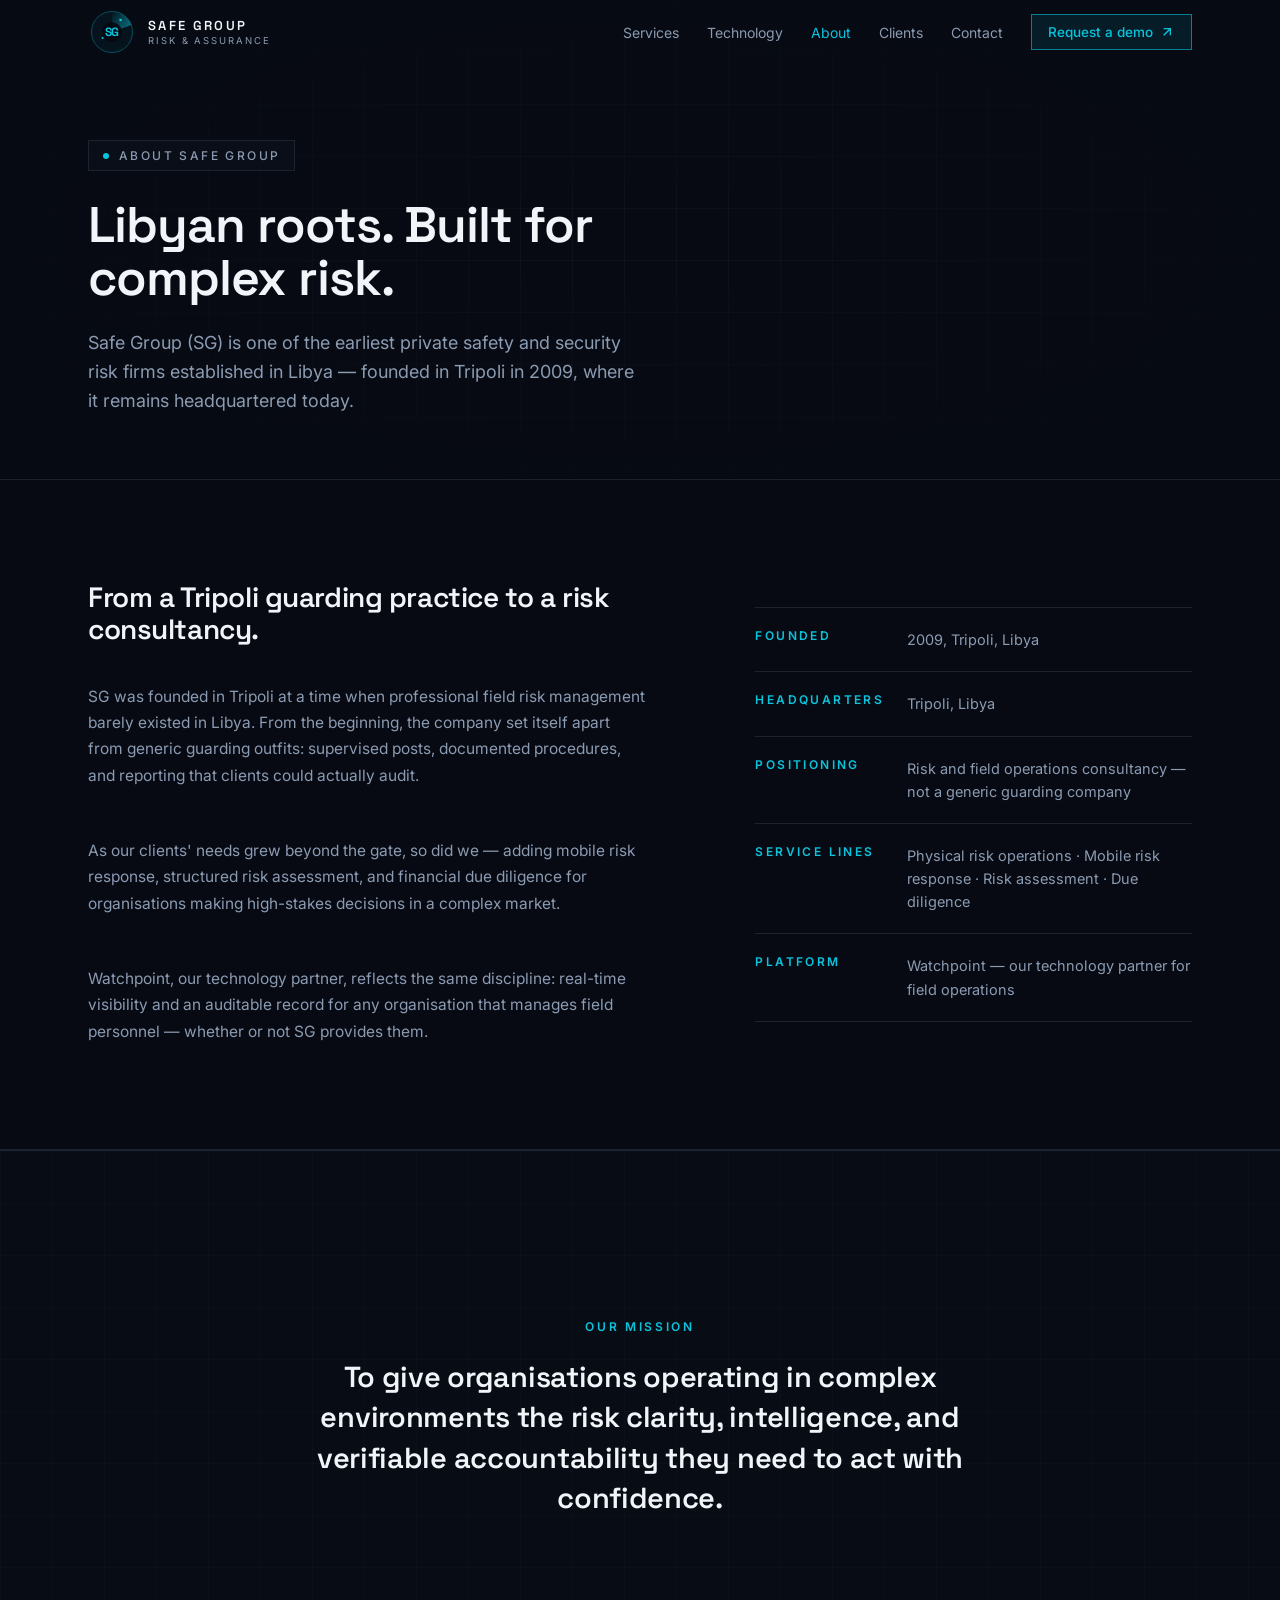
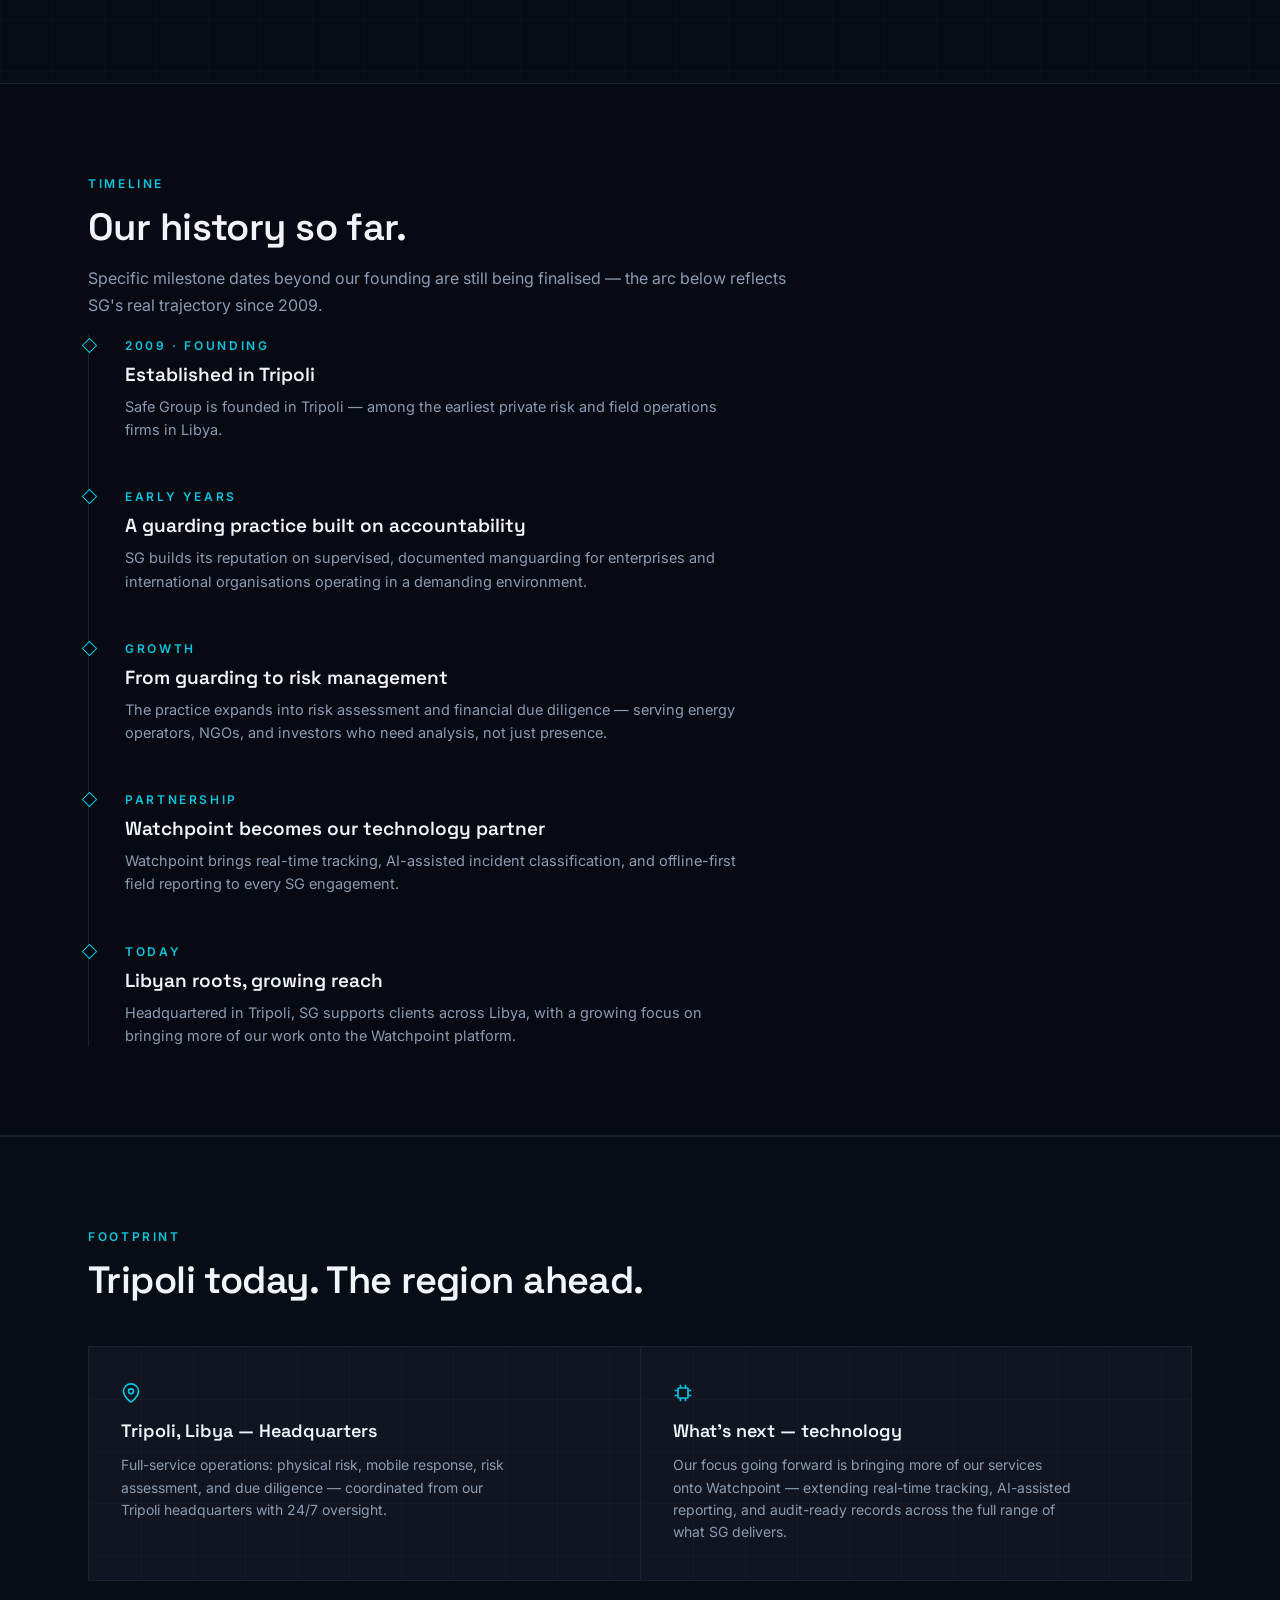
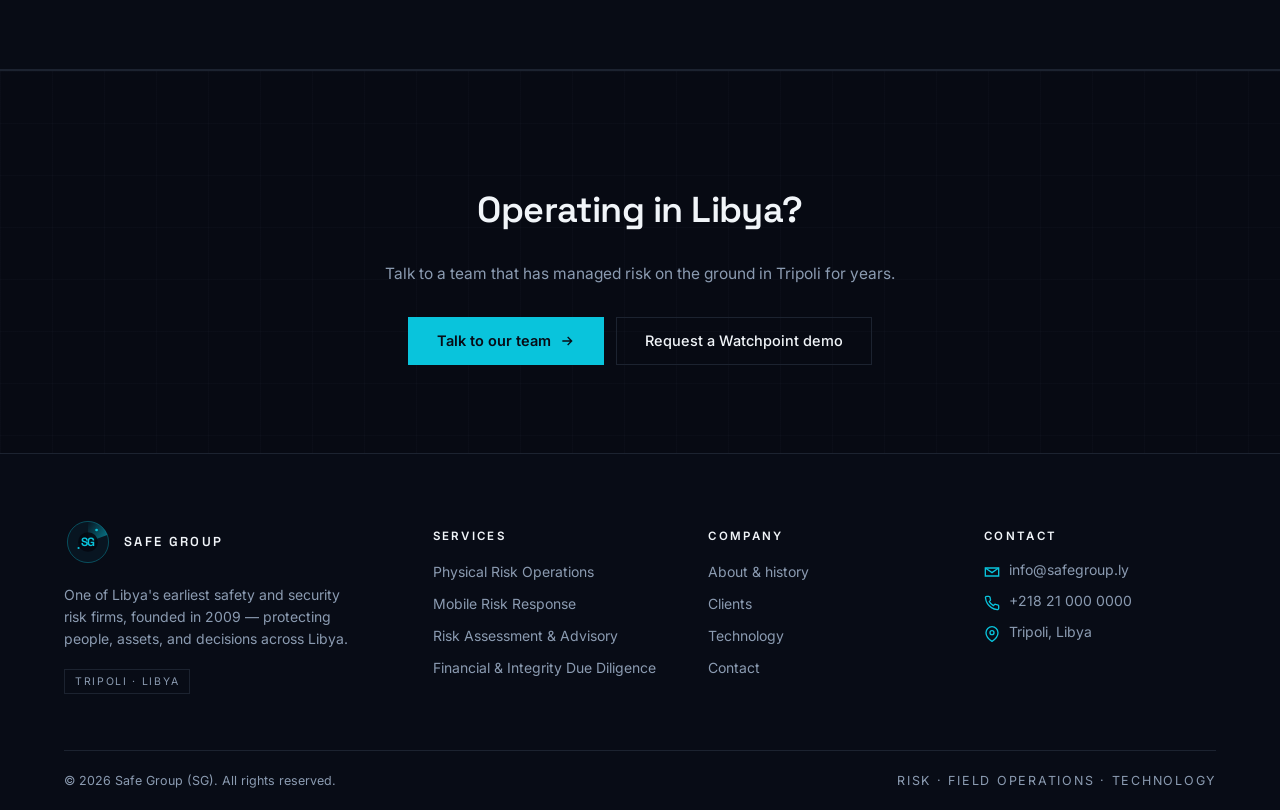
==== commit bb73bc5c: "Add files via upload" ====
--- a/about.html
+++ b/about.html
@@ -12,7 +12,7 @@
 <header class="site">
   <div class="barinner">
     <a href="index.html" class="brand" aria-label="Safe Group home">
-      <svg class="brand-mark" viewBox="0 0 52 52" aria-hidden="true"><circle cx="26" cy="26" r="24.5" fill="none" stroke="#09C4DC" stroke-opacity="0.55" stroke-width="1"/><circle cx="26" cy="26" r="24.5" fill="#09C4DC" fill-opacity="0.07"/><circle cx="26" cy="26" r="19" fill="none" stroke="#09C4DC" stroke-opacity="0.35" stroke-width="0.5"/><text x="26" y="32" text-anchor="middle" font-family="Space Grotesk, sans-serif" font-size="15" font-weight="700" fill="#09C4DC" letter-spacing="-0.3">SG</text></svg>
+      <svg class="brand-mark" viewBox="0 0 56 56" aria-hidden="true"><defs><linearGradient id="sweepGrad-h3" x1="28" y1="4" x2="50.5" y2="19.8" gradientUnits="userSpaceOnUse"><stop offset="0" stop-color="#09C4DC" stop-opacity="0"/><stop offset="1" stop-color="#09C4DC" stop-opacity="0.5"/></linearGradient></defs><circle cx="28" cy="28" r="24" fill="none" stroke="#09C4DC" stroke-opacity="0.4" stroke-width="1"/><circle cx="28" cy="28" r="24" fill="#09C4DC" fill-opacity="0.05"/><path d="M28,28 L28,4 A24,24 0 0,1 50.5,19.8 Z" fill="url(#sweepGrad-h3)"/><circle cx="38" cy="14" r="1.6" fill="#09C4DC" class="geo-node-dot"/><circle cx="17" cy="35" r="1.3" fill="#09C4DC" class="geo-node-dot" style="animation-delay:1.2s"/><circle cx="28" cy="28" r="11.5" fill="#050810" fill-opacity="0.88"/><text x="28" y="33" text-anchor="middle" font-family="Space Grotesk, sans-serif" font-size="14" font-weight="700" fill="#09C4DC" letter-spacing="-0.3">SG</text></svg>
       <span class="brand-text">
         <span class="name font-display">SAFE GROUP</span>
         <span class="sub">Risk &amp; Assurance</span>
@@ -119,7 +119,7 @@
       <div class="tl-item reveal">
         <span class="era">Today</span>
         <h3 class="font-display">Libyan roots, growing reach</h3>
-        <p>Headquartered in Tripoli, SG supports clients across Libya, with expansion into the wider MENA region ahead.</p>
+        <p>Headquartered in Tripoli, SG supports clients across Libya, with a growing focus on bringing more of our work onto the Watchpoint platform.</p>
       </div>
     </div>
   </div>
@@ -143,9 +143,9 @@
       <div class="card-cell reveal" style="position:relative; overflow:hidden; padding:36px 32px;">
         <div class="bg-geo-grid" style="position:absolute; inset:0; opacity:.6;"></div>
         <div style="position:relative;">
-          <svg class="icon" viewBox="0 0 24 24" fill="none" stroke="currentColor" stroke-width="2" style="color:var(--primary);"><path d="M22 12h-4l-3 9L9 3l-3 9H2"/></svg>
-          <h3 class="font-display" style="margin-top:16px;">What's next — MENA</h3>
-          <p style="margin-top:12px; max-width:400px;">As our risk practice grows and our partnership with Watchpoint deepens, we're evaluating expansion into the wider MENA region.</p>
+          <svg class="icon" viewBox="0 0 24 24" fill="none" stroke="currentColor" stroke-width="2" style="color:var(--primary);"><rect x="6" y="6" width="12" height="12" rx="1"/><path d="M9 2v4M15 2v4M9 18v4M15 18v4M2 9h4M2 15h4M18 9h4M18 15h4"/></svg>
+          <h3 class="font-display" style="margin-top:16px;">What's next — technology</h3>
+          <p style="margin-top:12px; max-width:400px;">Our focus going forward is bringing more of our services onto Watchpoint — extending real-time tracking, AI-assisted reporting, and audit-ready records across the full range of what SG delivers.</p>
         </div>
       </div>
     </div>
@@ -170,7 +170,7 @@
   <div class="wrap footer-top">
     <div>
       <div class="footer-brand">
-        <svg class="brand-mark" viewBox="0 0 52 52" aria-hidden="true"><circle cx="26" cy="26" r="24.5" fill="none" stroke="#09C4DC" stroke-opacity="0.55" stroke-width="1"/><circle cx="26" cy="26" r="24.5" fill="#09C4DC" fill-opacity="0.07"/><circle cx="26" cy="26" r="19" fill="none" stroke="#09C4DC" stroke-opacity="0.35" stroke-width="0.5"/><text x="26" y="32" text-anchor="middle" font-family="Space Grotesk, sans-serif" font-size="15" font-weight="700" fill="#09C4DC" letter-spacing="-0.3">SG</text></svg>
+        <svg class="brand-mark" viewBox="0 0 56 56" aria-hidden="true"><defs><linearGradient id="sweepGrad-f3" x1="28" y1="4" x2="50.5" y2="19.8" gradientUnits="userSpaceOnUse"><stop offset="0" stop-color="#09C4DC" stop-opacity="0"/><stop offset="1" stop-color="#09C4DC" stop-opacity="0.5"/></linearGradient></defs><circle cx="28" cy="28" r="24" fill="none" stroke="#09C4DC" stroke-opacity="0.4" stroke-width="1"/><circle cx="28" cy="28" r="24" fill="#09C4DC" fill-opacity="0.05"/><path d="M28,28 L28,4 A24,24 0 0,1 50.5,19.8 Z" fill="url(#sweepGrad-f3)"/><circle cx="38" cy="14" r="1.6" fill="#09C4DC" class="geo-node-dot"/><circle cx="17" cy="35" r="1.3" fill="#09C4DC" class="geo-node-dot" style="animation-delay:1.2s"/><circle cx="28" cy="28" r="11.5" fill="#050810" fill-opacity="0.88"/><text x="28" y="33" text-anchor="middle" font-family="Space Grotesk, sans-serif" font-size="14" font-weight="700" fill="#09C4DC" letter-spacing="-0.3">SG</text></svg>
         <span class="name font-display">SAFE GROUP</span>
       </div>
       <p class="footer-about">One of Libya's earliest safety and security risk firms, founded in 2009 — protecting people, assets, and decisions across Libya.</p>
--- a/styles.css
+++ b/styles.css
@@ -97,7 +97,7 @@
 }
 .brand { display: flex; align-items: center; gap: 12px; }
 .brand-mark {
-  height: 42px; width: 42px;
+  height: 48px; width: 48px;
   flex-shrink: 0;
   display: block;
 }
@@ -238,6 +238,9 @@
 .client-mark { display: inline-flex; align-items: center; gap: 10px; white-space: nowrap; color: hsl(215 20% 62% / .65); font-size: 14px; font-weight: 600; text-transform: uppercase; letter-spacing: .18em; transition: color .3s; }
 .client-mark:hover { color: var(--foreground); }
 .client-mark .diamond { height: 8px; width: 8px; transform: rotate(45deg); border: 1px solid currentColor; flex-shrink: 0; }
+.marquee-item { display: inline-flex; align-items: center; flex-shrink: 0; }
+.marquee-logo { height: 26px; max-width: 130px; object-fit: contain; filter: grayscale(1) brightness(1.7) opacity(0.5); transition: filter .3s; }
+.marquee-item:hover .marquee-logo { filter: grayscale(0) opacity(0.9); }
 
 /* ---------------- dossier / numbered list ---------------- */
 .dossier-list { border-top: 1px solid var(--border); }
@@ -351,8 +354,13 @@
 .sector-head .rule { flex: 1; height: 1px; background: var(--border); }
 .sector-head .count { font-size: 12px; color: var(--muted-foreground); }
 .sector-grid { margin-top: 22px; display: grid; grid-template-columns: repeat(3, 1fr); gap: 1px; background: var(--border); border: 1px solid var(--border); }
-.sector-grid .cell { background: hsl(221 39% 8% / .6); height: 94px; display: flex; align-items: center; justify-content: center; transition: background-color .3s; }
+.sector-grid .cell { background: hsl(221 39% 8% / .6); height: 128px; display: flex; flex-direction: column; align-items: center; justify-content: center; gap: 12px; padding: 16px 20px; transition: background-color .3s; }
 .sector-grid .cell:hover { background: hsl(221 39% 8% / .9); }
+.client-logo { height: 38px; max-width: 100%; object-fit: contain; filter: grayscale(1) brightness(1.6) opacity(0.55); transition: filter .3s; }
+.sector-grid .cell:hover .client-logo { filter: grayscale(0) opacity(1); }
+.cell-name { font-size: 11px; font-weight: 600; text-transform: uppercase; letter-spacing: .14em; color: hsl(215 20% 62% / .55); text-align: center; transition: color .3s; }
+.sector-grid .cell:hover .cell-name { color: var(--muted-foreground); }
+.sector-grid .cell.text-only { flex-direction: row; }
 @media (max-width: 760px) { .sector-grid { grid-template-columns: 1fr 1fr; } }
 @media (max-width: 480px) { .sector-grid { grid-template-columns: 1fr; } }
 
@@ -365,9 +373,9 @@
 
 /* ---------------- contact ---------------- */
 .contact-paths { display: grid; grid-template-columns: 1fr 1fr; gap: 1px; background: var(--border); border: 1px solid var(--border); margin-bottom: 8px; }
-.contact-path { background: hsl(221 39% 8% / .7); padding: 34px 32px; cursor: pointer; transition: background-color .3s; border: none; text-align: left; width: 100%; }
+.contact-path { background: hsl(221 39% 8% / .7); padding: 34px 32px; cursor: pointer; transition: background-color .3s; border: none; text-align: left; width: 100%; color: var(--foreground); font-family: inherit; }
 .contact-path.active, .contact-path:hover { background: hsl(221 39% 8% / .95); }
-.contact-path h2 { margin: 18px 0 0; font-size: 19px; font-weight: 600; }
+.contact-path h2 { margin: 18px 0 0; font-size: 19px; font-weight: 600; color: var(--foreground); }
 .contact-path p { margin: 10px 0 0; font-size: 14px; line-height: 1.6; color: var(--muted-foreground); }
 .contact-path .picked { margin-top: 16px; font-size: 12.5px; font-weight: 600; color: var(--primary); display: none; align-items: center; gap: 6px; }
 .contact-path.active .picked { display: inline-flex; }
